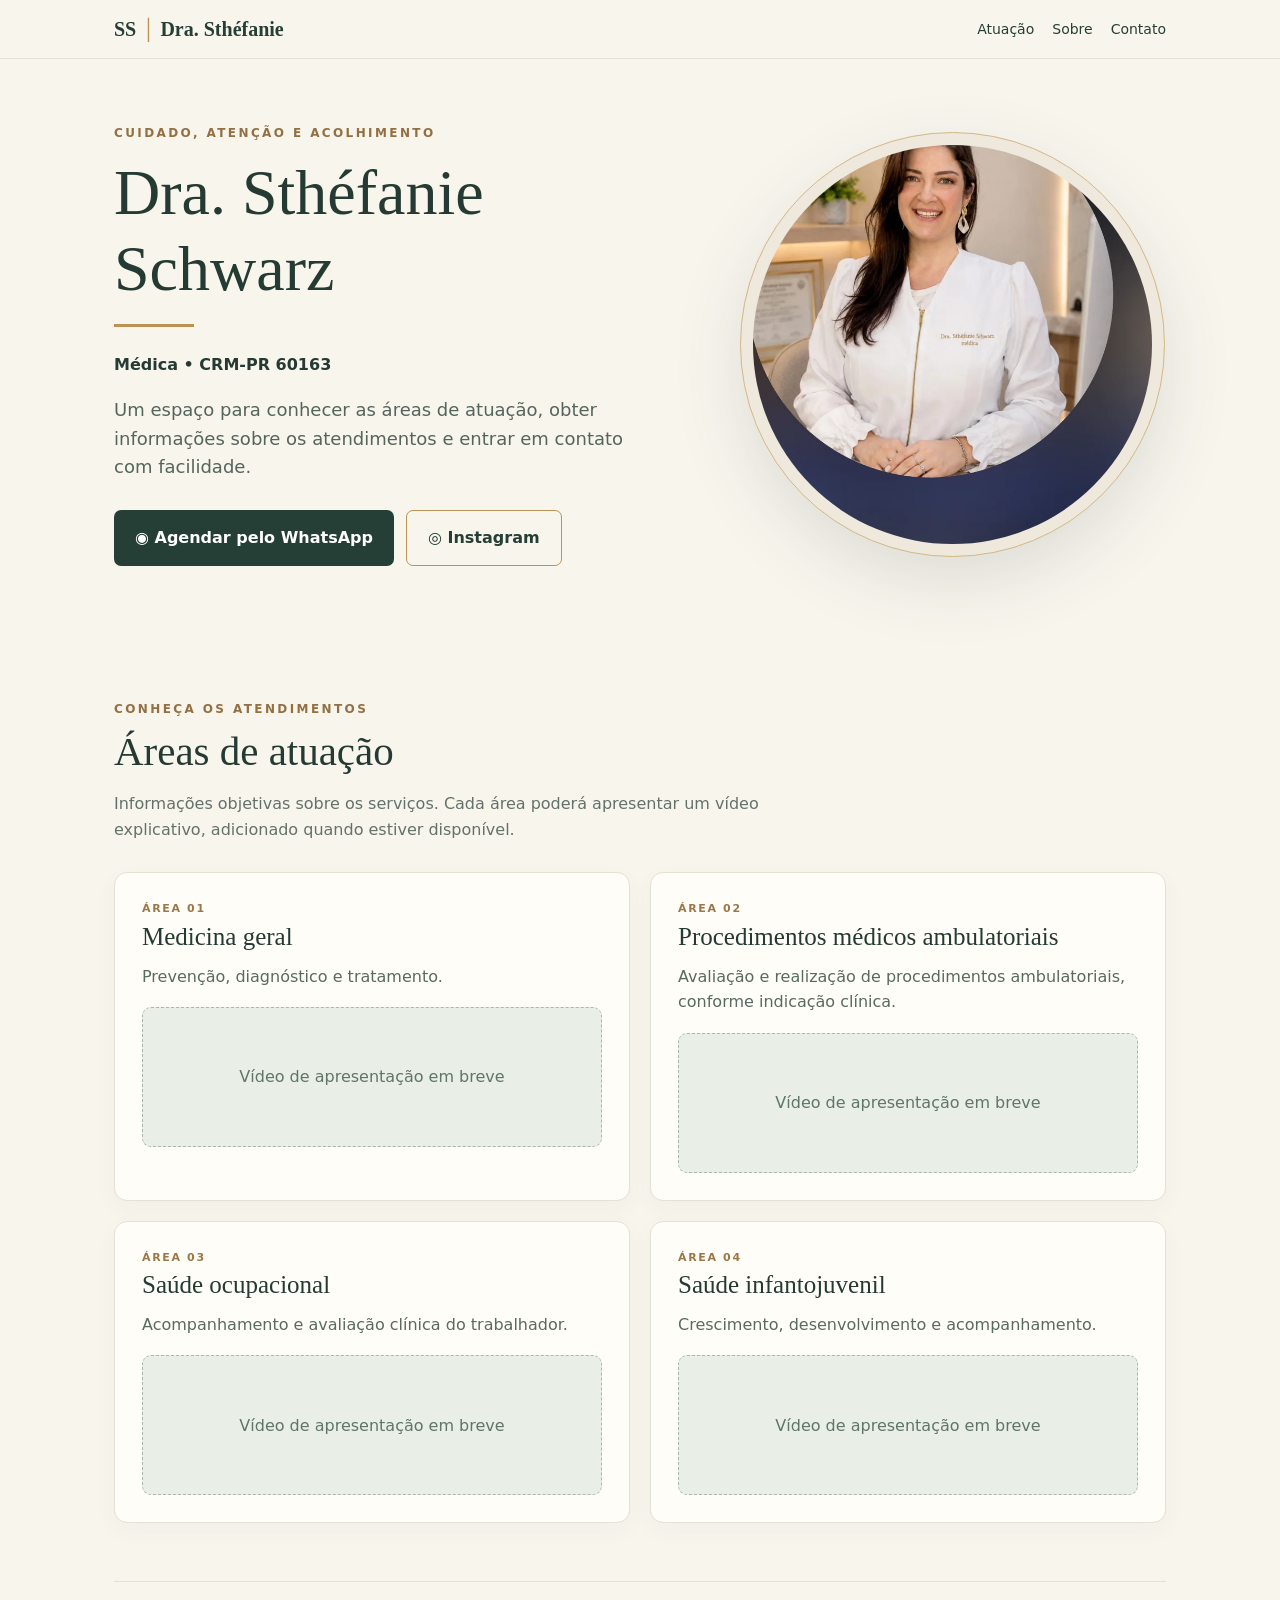
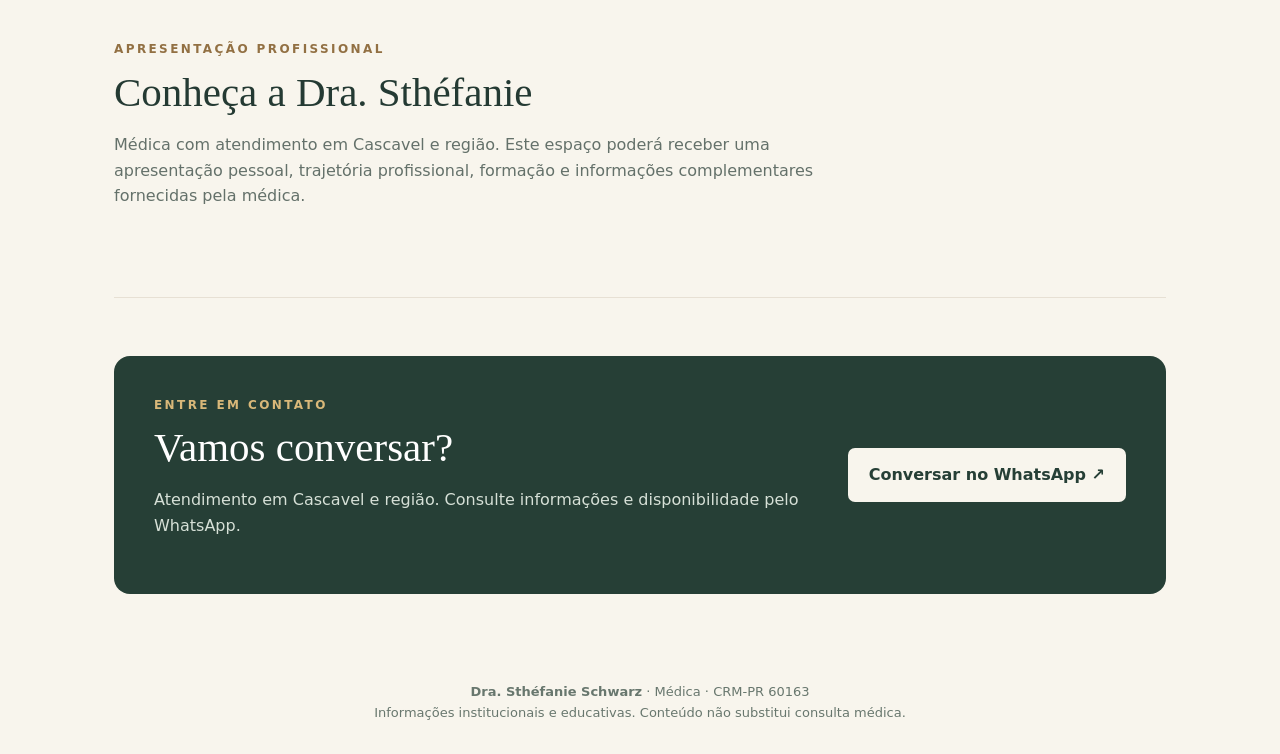
==== e/DFBNHX1I/index.html @ 56ccb0c5 "Add files via upload" ====
<!doctype html>
<html lang="pt-BR"><head><meta charset="utf-8"><meta name="viewport" content="width=device-width, initial-scale=1">
<meta name="theme-color" content="#263f36"><meta name="description" content="Dra. Sthéfanie Schwarz, médica CRM-PR 60163. Atendimento em Cascavel e região. Conheça as áreas de atuação e canais de contato.">
<title>Dra. Sthéfanie Schwarz | Médica</title>
<style>
:root{--cream:#f8f5ed;--green:#263f36;--sage:#a5b2a1;--gold:#bc9255;--ink:#243a33}
*{box-sizing:border-box}html{scroll-behavior:smooth}body{margin:0;background:var(--cream);color:var(--ink);font-family:system-ui,-apple-system,Segoe UI,sans-serif;line-height:1.6}
header{position:sticky;top:0;z-index:3;background:rgba(248,245,237,.96);backdrop-filter:blur(12px);border-bottom:1px solid #e7e0d4}
nav{max-width:1100px;margin:auto;padding:13px 24px;display:flex;justify-content:space-between;align-items:center;gap:12px}
.brand{font-family:Georgia,serif;font-size:20px;font-weight:bold;color:var(--green);text-decoration:none}
nav .navlinks{display:flex;gap:18px}nav .navlinks a{color:var(--green);text-decoration:none;font-size:14px}
main{max-width:1100px;margin:auto;padding:0 24px}.hero{display:grid;grid-template-columns:1.15fr .85fr;gap:48px;align-items:center;padding:65px 0 76px}
.kicker{text-transform:uppercase;letter-spacing:.2em;color:#927043;font-size:12px;font-weight:750}
h1,h2,h3{font-family:Georgia,'Times New Roman',serif;line-height:1.18}h1{font-size:clamp(39px,5vw,68px);font-weight:normal;margin:12px 0}h2{font-size:clamp(29px,3.2vw,43px);font-weight:normal;margin:8px 0 16px}
.subtitle{font-size:18px;color:#55655c;max-width:540px}.buttons{display:flex;gap:12px;flex-wrap:wrap;margin-top:28px}
.btn{display:inline-flex;align-items:center;justify-content:center;gap:9px;padding:14px 21px;border-radius:7px;text-decoration:none;font-weight:700;transition:transform .15s}
.btn:hover{transform:translateY(-2px)}.primary{background:var(--green);color:white}.secondary{border:1px solid var(--gold);color:var(--green)}
.photo-wrap{padding:12px;border:1px solid #d4b786;border-radius:50%;max-width:425px;margin:auto;background:#efe8dc;box-shadow:0 25px 70px #263f3620}
.photo-wrap img{width:100%;aspect-ratio:1;object-fit:cover;border-radius:50%;display:block}
.gold-rule{width:80px;height:3px;background:var(--gold);margin:18px 0 25px}
section{padding:58px 0}section+section{border-top:1px solid #e7e0d4}
.section-intro{max-width:700px;color:#64716a;margin-bottom:30px}
.cards{display:grid;grid-template-columns:repeat(2,minmax(0,1fr));gap:20px}
.card{background:#fffdf8;border:1px solid #e7e0d4;border-radius:13px;padding:27px;box-shadow:0 7px 25px #263f3609}
.card h3{font-size:25px;font-weight:normal;margin:4px 0 12px}.card p{color:#596a61;margin:0 0 18px}
.tag{font-size:11px;letter-spacing:.15em;text-transform:uppercase;color:#9b7748;font-weight:750}
.video{background:#e9eee7;border:1px dashed #aab8ac;min-height:140px;display:flex;align-items:center;justify-content:center;text-align:center;border-radius:9px;color:#607468;padding:15px}
.video iframe{width:100%;aspect-ratio:16/9;border:0;border-radius:8px}.video a{color:var(--green);font-weight:700}
.contact{background:var(--green);color:#fff;border-radius:16px;padding:40px;display:grid;grid-template-columns:1fr auto;gap:20px;align-items:center}.contact h2{color:white}.contact p{color:#d6e0d7}.contact .btn{background:var(--cream);color:var(--green)}
footer{text-align:center;padding:30px 20px;color:#68776e;font-size:13px}
@media(max-width:760px){nav .navlinks{gap:11px}nav .navlinks a{font-size:12px}.hero{grid-template-columns:1fr;gap:30px;padding:42px 0}.photo-wrap{max-width:290px;grid-row:1}h1{font-size:42px}.cards{grid-template-columns:1fr}.contact{grid-template-columns:1fr;padding:28px}section{padding:42px 0}}
</style></head>
<body><header><nav><a class="brand" href="#inicio">SS <span style="color:#bc9255">│</span> Dra. Sthéfanie</a><div class="navlinks"><a href="#atuacao">Atuação</a><a href="#sobre">Sobre</a><a href="#contato">Contato</a></div></nav></header>
<main>
<div class="hero" id="inicio"><div><div class="kicker">Cuidado, atenção e acolhimento</div><h1>Dra. Sthéfanie<br>Schwarz</h1><div class="gold-rule"></div><p><strong>Médica • CRM-PR 60163</strong></p><p class="subtitle">Um espaço para conhecer as áreas de atuação, obter informações sobre os atendimentos e entrar em contato com facilidade.</p><div class="buttons"><a class="btn primary" id="whats1" href="https://wa.me/5545999994755" target="_blank" rel="noopener">◉ Agendar pelo WhatsApp</a><a class="btn secondary" id="insta1" href="https://www.instagram.com/dra.sthefanieschwarz/" target="_blank" rel="noopener">◎ Instagram</a></div></div><div class="photo-wrap"><img src="assets/dra-sthefanie.webp" alt="Fotografia profissional da Dra. Sthéfanie Schwarz"></div></div>
<section id="atuacao"><div class="kicker">Conheça os atendimentos</div><h2>Áreas de atuação</h2><p class="section-intro">Informações objetivas sobre os serviços. Cada área poderá apresentar um vídeo explicativo, adicionado quando estiver disponível.</p><div class="cards" id="cards"></div></section>
<section id="sobre"><div class="kicker">Apresentação profissional</div><h2>Conheça a Dra. Sthéfanie</h2><p class="section-intro">Médica com atendimento em Cascavel e região. Este espaço poderá receber uma apresentação pessoal, trajetória profissional, formação e informações complementares fornecidas pela médica.</p></section>
<section id="contato"><div class="contact"><div><div class="kicker" style="color:#d9b879">Entre em contato</div><h2>Vamos conversar?</h2><p>Atendimento em Cascavel e região. Consulte informações e disponibilidade pelo WhatsApp.</p></div><a class="btn" id="whats2" href="https://wa.me/5545999994755" target="_blank" rel="noopener">Conversar no WhatsApp ↗</a></div></section>
</main><footer><strong>Dra. Sthéfanie Schwarz</strong> · Médica · CRM-PR 60163<br>Informações institucionais e educativas. Conteúdo não substitui consulta médica.</footer>
<script>
const fallback=[
{titulo:"Medicina geral",descricao:"Prevenção, diagnóstico e tratamento.",youtube:""},
{titulo:"Procedimentos médicos ambulatoriais",descricao:"Avaliação e realização de procedimentos ambulatoriais, conforme indicação clínica.",youtube:""},
{titulo:"Saúde ocupacional",descricao:"Acompanhamento e avaliação clínica do trabalhador.",youtube:""},
{titulo:"Saúde infantojuvenil",descricao:"Crescimento, desenvolvimento e acompanhamento.",youtube:""}
];
function videoId(url){try{const u=new URL(url);if(u.hostname==="youtu.be")return u.pathname.slice(1).split("/")[0];if(["youtube.com","www.youtube.com","m.youtube.com"].includes(u.hostname)){if(u.pathname==="/watch")return u.searchParams.get("v");if(u.pathname.startsWith("/shorts/")||u.pathname.startsWith("/embed/"))return u.pathname.split("/")[2]}}catch(e){}return null}
function render(items){const el=document.querySelector("#cards");el.replaceChildren();items.forEach((item,i)=>{const card=document.createElement("article");card.className="card";const tag=document.createElement("div");tag.className="tag";tag.textContent="Área "+String(i+1).padStart(2,"0");const h=document.createElement("h3");h.textContent=item.titulo;const p=document.createElement("p");p.textContent=item.descricao;const v=document.createElement("div");v.className="video";const id=videoId(item.youtube||"");if(id&&/^[\w-]{11}$/.test(id)){const iframe=document.createElement("iframe");iframe.src="https://www.youtube-nocookie.com/embed/"+id;iframe.title="Vídeo: "+item.titulo;iframe.loading="lazy";iframe.allow="accelerometer; autoplay; clipboard-write; encrypted-media; gyroscope; picture-in-picture; web-share";iframe.allowFullscreen=true;v.append(iframe)}else{v.textContent="Vídeo de apresentação em breve"}card.append(tag,h,p,v);el.append(card)})}
render(fallback);
fetch("config.json").then(r=>r.ok?r.json():Promise.reject()).then(cfg=>{if(Array.isArray(cfg.videos))render(cfg.videos);if(cfg.whatsapp){document.querySelectorAll("#whats1,#whats2").forEach(a=>a.href="https://wa.me/"+cfg.whatsapp.replace(/\D/g,""))}if(cfg.instagram){document.querySelector("#insta1").href=cfg.instagram}}).catch(()=>{});
</script></body></html>
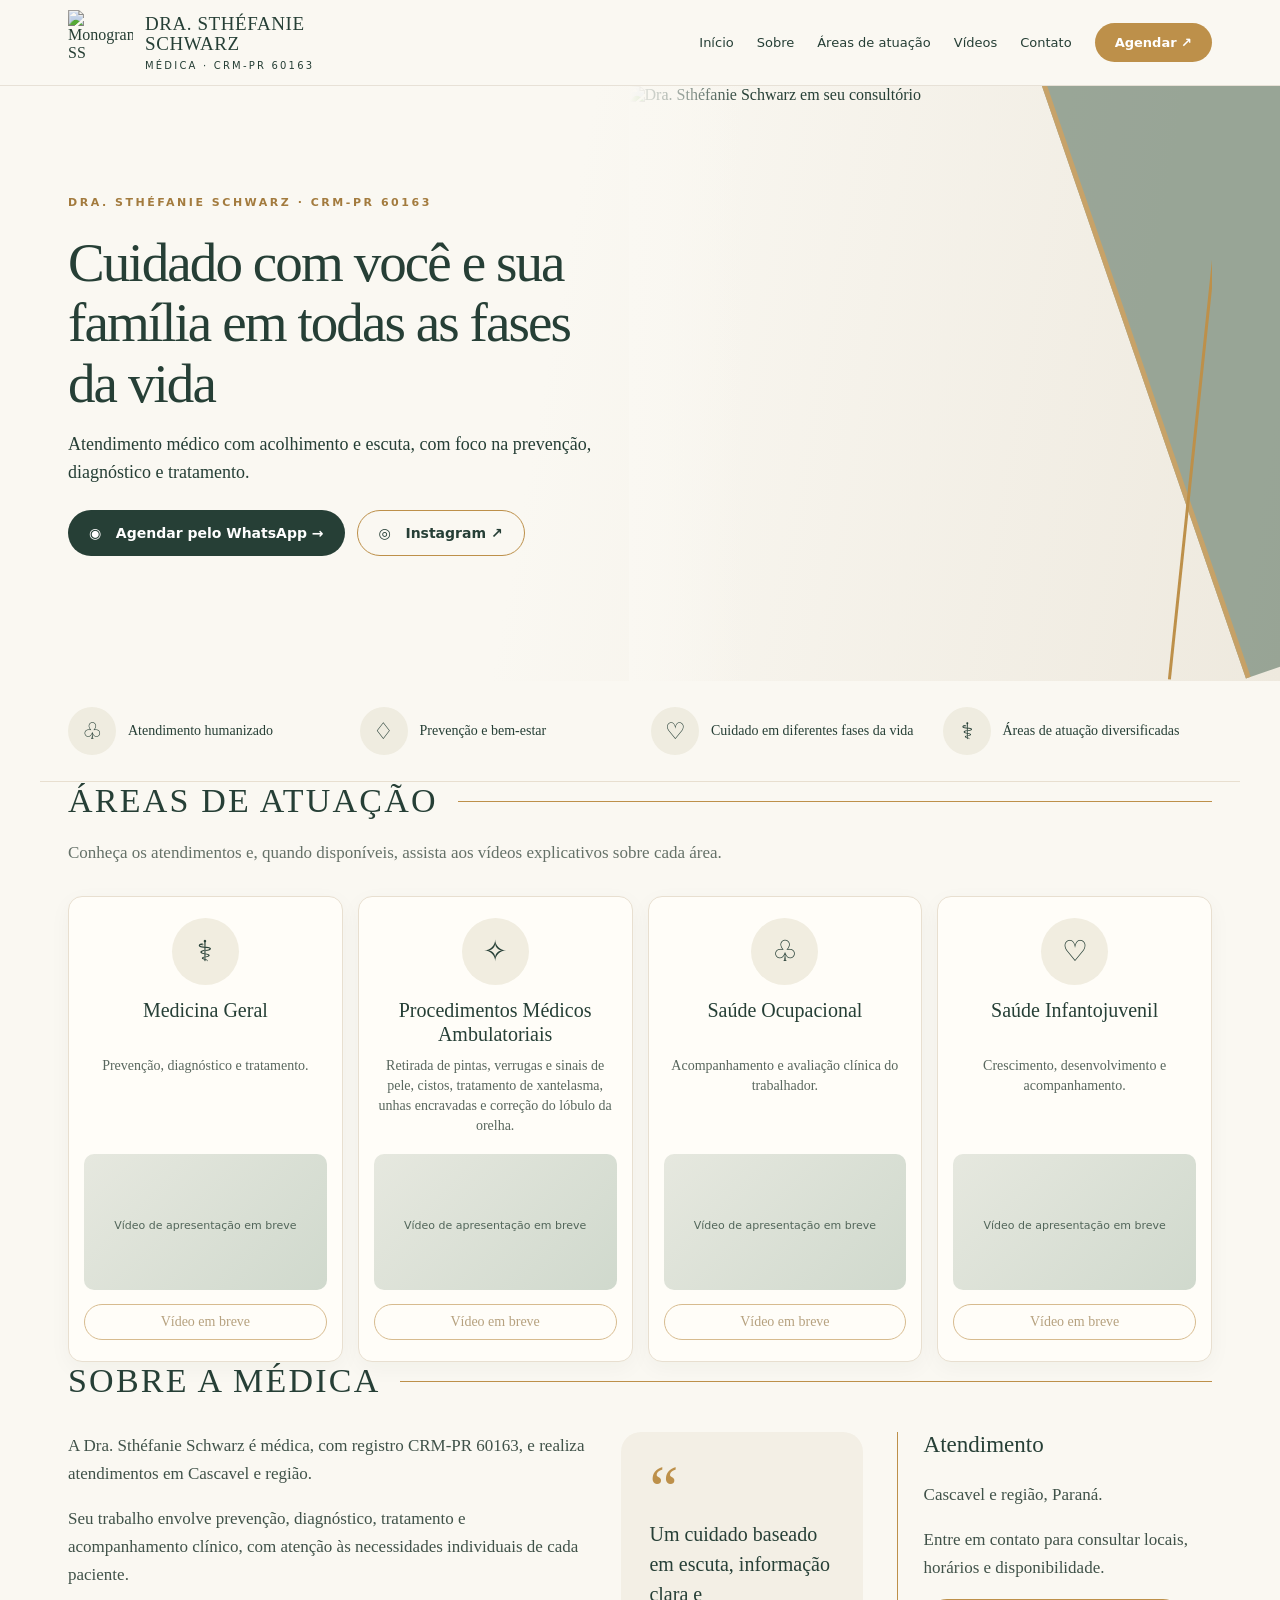
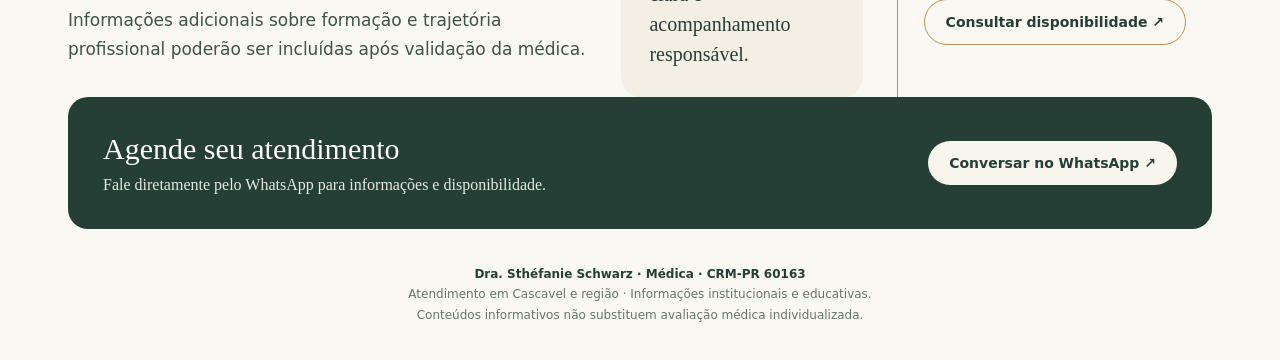
==== commit f79ba9cd: "Add files via upload" ====
--- a/e/DFBNHX1I/index.html
+++ b/e/DFBNHX1I/index.html
@@ -1,51 +1,19 @@
-<!doctype html>
-<html lang="pt-BR"><head><meta charset="utf-8"><meta name="viewport" content="width=device-width, initial-scale=1">
-<meta name="theme-color" content="#263f36"><meta name="description" content="Dra. Sthéfanie Schwarz, médica CRM-PR 60163. Atendimento em Cascavel e região. Conheça as áreas de atuação e canais de contato.">
-<title>Dra. Sthéfanie Schwarz | Médica</title>
+<!doctype html><html lang="pt-BR"><head><meta charset="utf-8"><meta name="viewport" content="width=device-width,initial-scale=1"><meta name="theme-color" content="#f9f7f0"><meta name="description" content="Dra. Sthéfanie Schwarz, médica CRM-PR 60163. Conheça as áreas de atuação e entre em contato em Cascavel e região."><title>Dra. Sthéfanie Schwarz | CRM-PR 60163</title>
 <style>
-:root{--cream:#f8f5ed;--green:#263f36;--sage:#a5b2a1;--gold:#bc9255;--ink:#243a33}
-*{box-sizing:border-box}html{scroll-behavior:smooth}body{margin:0;background:var(--cream);color:var(--ink);font-family:system-ui,-apple-system,Segoe UI,sans-serif;line-height:1.6}
-header{position:sticky;top:0;z-index:3;background:rgba(248,245,237,.96);backdrop-filter:blur(12px);border-bottom:1px solid #e7e0d4}
-nav{max-width:1100px;margin:auto;padding:13px 24px;display:flex;justify-content:space-between;align-items:center;gap:12px}
-.brand{font-family:Georgia,serif;font-size:20px;font-weight:bold;color:var(--green);text-decoration:none}
-nav .navlinks{display:flex;gap:18px}nav .navlinks a{color:var(--green);text-decoration:none;font-size:14px}
-main{max-width:1100px;margin:auto;padding:0 24px}.hero{display:grid;grid-template-columns:1.15fr .85fr;gap:48px;align-items:center;padding:65px 0 76px}
-.kicker{text-transform:uppercase;letter-spacing:.2em;color:#927043;font-size:12px;font-weight:750}
-h1,h2,h3{font-family:Georgia,'Times New Roman',serif;line-height:1.18}h1{font-size:clamp(39px,5vw,68px);font-weight:normal;margin:12px 0}h2{font-size:clamp(29px,3.2vw,43px);font-weight:normal;margin:8px 0 16px}
-.subtitle{font-size:18px;color:#55655c;max-width:540px}.buttons{display:flex;gap:12px;flex-wrap:wrap;margin-top:28px}
-.btn{display:inline-flex;align-items:center;justify-content:center;gap:9px;padding:14px 21px;border-radius:7px;text-decoration:none;font-weight:700;transition:transform .15s}
-.btn:hover{transform:translateY(-2px)}.primary{background:var(--green);color:white}.secondary{border:1px solid var(--gold);color:var(--green)}
-.photo-wrap{padding:12px;border:1px solid #d4b786;border-radius:50%;max-width:425px;margin:auto;background:#efe8dc;box-shadow:0 25px 70px #263f3620}
-.photo-wrap img{width:100%;aspect-ratio:1;object-fit:cover;border-radius:50%;display:block}
-.gold-rule{width:80px;height:3px;background:var(--gold);margin:18px 0 25px}
-section{padding:58px 0}section+section{border-top:1px solid #e7e0d4}
-.section-intro{max-width:700px;color:#64716a;margin-bottom:30px}
-.cards{display:grid;grid-template-columns:repeat(2,minmax(0,1fr));gap:20px}
-.card{background:#fffdf8;border:1px solid #e7e0d4;border-radius:13px;padding:27px;box-shadow:0 7px 25px #263f3609}
-.card h3{font-size:25px;font-weight:normal;margin:4px 0 12px}.card p{color:#596a61;margin:0 0 18px}
-.tag{font-size:11px;letter-spacing:.15em;text-transform:uppercase;color:#9b7748;font-weight:750}
-.video{background:#e9eee7;border:1px dashed #aab8ac;min-height:140px;display:flex;align-items:center;justify-content:center;text-align:center;border-radius:9px;color:#607468;padding:15px}
-.video iframe{width:100%;aspect-ratio:16/9;border:0;border-radius:8px}.video a{color:var(--green);font-weight:700}
-.contact{background:var(--green);color:#fff;border-radius:16px;padding:40px;display:grid;grid-template-columns:1fr auto;gap:20px;align-items:center}.contact h2{color:white}.contact p{color:#d6e0d7}.contact .btn{background:var(--cream);color:var(--green)}
-footer{text-align:center;padding:30px 20px;color:#68776e;font-size:13px}
-@media(max-width:760px){nav .navlinks{gap:11px}nav .navlinks a{font-size:12px}.hero{grid-template-columns:1fr;gap:30px;padding:42px 0}.photo-wrap{max-width:290px;grid-row:1}h1{font-size:42px}.cards{grid-template-columns:1fr}.contact{grid-template-columns:1fr;padding:28px}section{padding:42px 0}}
-</style></head>
-<body><header><nav><a class="brand" href="#inicio">SS <span style="color:#bc9255">│</span> Dra. Sthéfanie</a><div class="navlinks"><a href="#atuacao">Atuação</a><a href="#sobre">Sobre</a><a href="#contato">Contato</a></div></nav></header>
-<main>
-<div class="hero" id="inicio"><div><div class="kicker">Cuidado, atenção e acolhimento</div><h1>Dra. Sthéfanie<br>Schwarz</h1><div class="gold-rule"></div><p><strong>Médica • CRM-PR 60163</strong></p><p class="subtitle">Um espaço para conhecer as áreas de atuação, obter informações sobre os atendimentos e entrar em contato com facilidade.</p><div class="buttons"><a class="btn primary" id="whats1" href="https://wa.me/5545999994755" target="_blank" rel="noopener">◉ Agendar pelo WhatsApp</a><a class="btn secondary" id="insta1" href="https://www.instagram.com/dra.sthefanieschwarz/" target="_blank" rel="noopener">◎ Instagram</a></div></div><div class="photo-wrap"><img src="assets/dra-sthefanie.webp" alt="Fotografia profissional da Dra. Sthéfanie Schwarz"></div></div>
-<section id="atuacao"><div class="kicker">Conheça os atendimentos</div><h2>Áreas de atuação</h2><p class="section-intro">Informações objetivas sobre os serviços. Cada área poderá apresentar um vídeo explicativo, adicionado quando estiver disponível.</p><div class="cards" id="cards"></div></section>
-<section id="sobre"><div class="kicker">Apresentação profissional</div><h2>Conheça a Dra. Sthéfanie</h2><p class="section-intro">Médica com atendimento em Cascavel e região. Este espaço poderá receber uma apresentação pessoal, trajetória profissional, formação e informações complementares fornecidas pela médica.</p></section>
-<section id="contato"><div class="contact"><div><div class="kicker" style="color:#d9b879">Entre em contato</div><h2>Vamos conversar?</h2><p>Atendimento em Cascavel e região. Consulte informações e disponibilidade pelo WhatsApp.</p></div><a class="btn" id="whats2" href="https://wa.me/5545999994755" target="_blank" rel="noopener">Conversar no WhatsApp ↗</a></div></section>
-</main><footer><strong>Dra. Sthéfanie Schwarz</strong> · Médica · CRM-PR 60163<br>Informações institucionais e educativas. Conteúdo não substitui consulta médica.</footer>
+:root{--forest:#263f36;--sage:#839484;--gold:#bd904a;--cream:#faf8f2;--muted:#657168;--border:#e8dfd0}*{box-sizing:border-box}html{scroll-behavior:smooth}body{margin:0;background:var(--cream);color:var(--forest);font-family:Georgia,'Times New Roman',serif}a{color:inherit}button{font:inherit} .wrap{max-width:1200px;margin:auto;padding:0 28px}header{position:sticky;top:0;background:#faf8f2f4;backdrop-filter:blur(12px);z-index:10;border-bottom:1px solid #e7e1d7}nav{display:flex;align-items:center;justify-content:space-between;gap:18px;min-height:85px}.identity{display:flex;align-items:center;gap:12px;text-decoration:none;min-width:0}.identity img{width:65px;height:65px;object-fit:contain;mix-blend-mode:multiply}.identity strong{font-size:19px;font-weight:normal;line-height:1.03;letter-spacing:.03em}.identity small{display:block;font:10px system-ui,sans-serif;letter-spacing:.22em;margin-top:6px}.navlinks{display:flex;align-items:center;gap:23px;font:13px system-ui,sans-serif}.navlinks a{text-decoration:none}.navlinks a:hover{color:var(--gold)}.nav-cta{background:var(--gold);color:#fff;padding:12px 20px;border-radius:30px;font-weight:650;text-decoration:none;white-space:nowrap}.hero{position:relative;overflow:hidden;background:linear-gradient(100deg,#faf8f2 0%,#faf8f2 43%,#eee9de 100%)}.hero:before{content:'';position:absolute;right:-100px;top:-190px;width:260px;height:760px;background:var(--sage);transform:rotate(-19deg);border-left:5px solid var(--gold);opacity:.8}.hero-inner{display:grid;grid-template-columns:49% 51%;min-height:595px;position:relative}.hero-copy{align-self:center;padding:40px 32px 55px 0;z-index:2}.eyebrow{font:700 11px system-ui,sans-serif;letter-spacing:.23em;color:#a37b3e;text-transform:uppercase}.hero h1{font-size:clamp(39px,4.3vw,64px);font-weight:normal;line-height:1.1;letter-spacing:-.035em;margin:24px 0 17px}.hero p{font-size:18px;line-height:1.52;max-width:525px;margin:0 0 24px}.actions{display:flex;flex-wrap:wrap;gap:12px}.btn{display:inline-flex;align-items:center;justify-content:center;text-decoration:none;padding:14px 21px;border-radius:28px;font:600 14px system-ui,sans-serif;transition:transform .18s}.btn:hover{transform:translateY(-2px)}.btn-green{background:var(--forest);color:#fff}.btn-outline{border:1px solid var(--gold);color:var(--forest)}.hero-image{position:relative;min-height:595px;overflow:hidden;align-self:stretch}.hero-image img{width:100%;height:100%;object-fit:cover;object-position:center 28%;position:absolute;inset:0}.hero-image:before{content:'';position:absolute;inset:0;z-index:1;background:linear-gradient(90deg,#faf8f2 0%,transparent 20%)}.hero-image:after{content:'';position:absolute;right:10px;top:0;height:100%;border-right:3px solid var(--gold);z-index:1;transform:rotate(6deg)}.benefits{display:grid;grid-template-columns:repeat(4,1fr);gap:22px;padding-top:26px;padding-bottom:26px;border-bottom:1px solid var(--border)}.benefit{display:flex;align-items:center;gap:12px;font-size:14px}.benefit .ico{width:48px;height:48px;flex:0 0 48px;border-radius:50%;background:#efece0;display:grid;place-items:center;font-size:23px;color:var(--forest)}section{padding:74px 0}.section-heading{display:flex;align-items:center;gap:20px;margin-bottom:32px}.section-heading h2{font-size:34px;font-weight:normal;letter-spacing:.065em;text-transform:uppercase;white-space:nowrap;margin:0}.section-heading:after{content:'';height:1px;background:var(--gold);flex:1}.intro{color:var(--muted);font-size:17px;max-width:760px;line-height:1.5;margin:-12px 0 30px}.cards{display:grid;grid-template-columns:repeat(4,minmax(0,1fr));gap:15px}.card{border:1px solid var(--border);border-radius:14px;background:#fffdf8;padding:21px 15px;display:flex;flex-direction:column;align-items:center;text-align:center;box-shadow:0 6px 22px #1b34230a}.card-icon{background:#f1ede0;border-radius:50%;width:67px;height:67px;display:grid;place-items:center;font-size:29px;margin-bottom:13px}.card h3{font-size:20px;font-weight:normal;line-height:1.2;min-height:48px;margin:0 0 10px}.card p{font-size:14px;line-height:1.45;flex:1;color:#59675e;margin:0 0 17px}.video{width:100%;aspect-ratio:16/9;border-radius:10px;overflow:hidden;background:linear-gradient(135deg,#e6e8df,#d0d9cd);display:grid;place-items:center;position:relative}.video .play{width:58px;height:40px;background:#c42c28;color:white;border-radius:12px;display:grid;place-items:center;font-size:21px}.video iframe{width:100%;height:100%;border:0}.video-label{font:11px system-ui,sans-serif;color:#52665a;margin-top:8px}.card .watch{display:block;margin-top:14px;width:100%;border:1px solid var(--gold);border-radius:25px;padding:9px;color:#86652f;text-decoration:none;font-size:14px;background:transparent;cursor:pointer}.card .watch[disabled]{opacity:.6;cursor:default}.about-grid{display:grid;grid-template-columns:1.4fr .65fr .85fr;gap:34px}.about-grid p{font-size:17px;line-height:1.65;color:#405249;margin-top:0}.quote{background:#f3efe5;border-radius:20px;padding:28px;font-size:20px;line-height:1.5}.quote:before{content:'“';display:block;font-size:65px;color:var(--gold);line-height:.9}.place{border-left:1px solid var(--gold);padding-left:26px}.place h3{font-size:23px;font-weight:normal;margin-top:0}.contact{background:var(--forest);color:#fff;border-radius:20px;padding:35px;display:flex;justify-content:space-between;align-items:center;gap:20px}.contact h2{font-size:30px;font-weight:normal;margin:0 0 10px}.contact p{margin:0;color:#e3e9e3;font-size:16px}.contact .btn{background:#f8f5ed;color:var(--forest)}footer{padding:35px 20px;text-align:center;color:#67756b;font:12px/1.7 system-ui,sans-serif}footer strong{color:var(--forest)}.small-note{font:12px/1.5 system-ui,sans-serif;color:#66756a;margin-top:14px}
+@media(max-width:950px){.navlinks{gap:12px}.cards{grid-template-columns:repeat(2,1fr)}.about-grid{grid-template-columns:1fr 1fr}.about-grid>div:first-child{grid-column:1/-1}.hero-inner{grid-template-columns:52% 48%}.hero-image{min-height:530px}.hero-inner{min-height:530px}.hero h1{font-size:43px}}@media(max-width:650px){.wrap{padding:0 18px}nav{min-height:73px}.identity img{width:49px;height:49px}.identity strong{font-size:15px}.identity small{font-size:8px}.navlinks a:not(.nav-cta){display:none}.nav-cta{padding:10px 13px;font-size:12px}.hero-inner{display:flex;flex-direction:column-reverse;min-height:0}.hero-image{height:370px;min-height:370px;margin:0 -18px}.hero-image img{object-position:center 25%}.hero-image:before{background:linear-gradient(0deg,#faf8f2 0%,transparent 23%)}.hero-copy{padding:8px 0 42px}.hero h1{font-size:41px;margin:14px 0}.hero p{font-size:16px}.actions{gap:10px}.btn{padding:12px 16px;font-size:13px}.benefits{grid-template-columns:1fr 1fr;gap:16px}.benefit{font-size:12px}.benefit .ico{width:38px;height:38px;flex-basis:38px;font-size:20px}section{padding:50px 0}.section-heading h2{font-size:25px;white-space:normal}.cards{grid-template-columns:1fr}.card h3{min-height:0}.about-grid{grid-template-columns:1fr}.about-grid>div:first-child{grid-column:auto}.place{border-left:0;border-top:1px solid var(--gold);padding:20px 0 0}.contact{flex-direction:column;align-items:start;padding:25px}.contact h2{font-size:26px}}
+</style></head><body>
+<header><nav class="wrap"><a class="identity" href="#inicio"><img src="assets/monograma.webp" alt="Monograma SS"><span><strong>DRA. STHÉFANIE<br>SCHWARZ</strong><small>MÉDICA · CRM-PR 60163</small></span></a><div class="navlinks"><a href="#inicio">Início</a><a href="#sobre">Sobre</a><a href="#atuacao">Áreas de atuação</a><a href="#videos">Vídeos</a><a href="#contato">Contato</a><a class="nav-cta" data-wa href="https://wa.me/5545999994755" target="_blank" rel="noopener noreferrer">Agendar ↗</a></div></nav></header>
+<main><div class="hero" id="inicio"><div class="wrap hero-inner"><div class="hero-copy"><div class="eyebrow">Dra. Sthéfanie Schwarz · CRM-PR 60163</div><h1>Cuidado com você e sua família em todas as fases da vida</h1><p>Atendimento médico com acolhimento e escuta, com foco na prevenção, diagnóstico e tratamento.</p><div class="actions"><a class="btn btn-green" data-wa href="https://wa.me/5545999994755" target="_blank" rel="noopener noreferrer">◉ &nbsp; Agendar pelo WhatsApp →</a><a class="btn btn-outline" data-instagram href="https://www.instagram.com/dra.sthefanieschwarz/" target="_blank" rel="noopener noreferrer">◎ &nbsp; Instagram ↗</a></div></div><div class="hero-image"><img src="assets/sthefanie.webp" alt="Dra. Sthéfanie Schwarz em seu consultório" fetchpriority="high"></div></div></div>
+<div class="wrap benefits"><div class="benefit"><span class="ico">♧</span>Atendimento humanizado</div><div class="benefit"><span class="ico">♢</span>Prevenção e bem-estar</div><div class="benefit"><span class="ico">♡</span>Cuidado em diferentes fases da vida</div><div class="benefit"><span class="ico">⚕</span>Áreas de atuação diversificadas</div></div>
+<section class="wrap" id="atuacao"><div class="section-heading"><h2>Áreas de atuação</h2></div><p class="intro">Conheça os atendimentos e, quando disponíveis, assista aos vídeos explicativos sobre cada área.</p><div class="cards" id="videos"></div></section>
+<section class="wrap" id="sobre"><div class="section-heading"><h2>Sobre a médica</h2></div><div class="about-grid"><div><p>A Dra. Sthéfanie Schwarz é médica, com registro CRM-PR 60163, e realiza atendimentos em Cascavel e região.</p><p>Seu trabalho envolve prevenção, diagnóstico, tratamento e acompanhamento clínico, com atenção às necessidades individuais de cada paciente.</p><p class="small-note">Informações adicionais sobre formação e trajetória profissional poderão ser incluídas após validação da médica.</p></div><div class="quote">Um cuidado baseado em escuta, informação clara e acompanhamento responsável.</div><div class="place"><h3>Atendimento</h3><p>Cascavel e região, Paraná.</p><p>Entre em contato para consultar locais, horários e disponibilidade.</p><a class="btn btn-outline" data-wa href="https://wa.me/5545999994755" target="_blank" rel="noopener noreferrer">Consultar disponibilidade ↗</a></div></div></section>
+<section class="wrap" id="contato"><div class="contact"><div><h2>Agende seu atendimento</h2><p>Fale diretamente pelo WhatsApp para informações e disponibilidade.</p></div><a class="btn" data-wa href="https://wa.me/5545999994755" target="_blank" rel="noopener noreferrer">Conversar no WhatsApp ↗</a></div></section></main>
+<footer><strong>Dra. Sthéfanie Schwarz · Médica · CRM-PR 60163</strong><br>Atendimento em Cascavel e região · Informações institucionais e educativas.<br>Conteúdos informativos não substituem avaliação médica individualizada.</footer>
 <script>
-const fallback=[
-{titulo:"Medicina geral",descricao:"Prevenção, diagnóstico e tratamento.",youtube:""},
-{titulo:"Procedimentos médicos ambulatoriais",descricao:"Avaliação e realização de procedimentos ambulatoriais, conforme indicação clínica.",youtube:""},
-{titulo:"Saúde ocupacional",descricao:"Acompanhamento e avaliação clínica do trabalhador.",youtube:""},
-{titulo:"Saúde infantojuvenil",descricao:"Crescimento, desenvolvimento e acompanhamento.",youtube:""}
-];
-function videoId(url){try{const u=new URL(url);if(u.hostname==="youtu.be")return u.pathname.slice(1).split("/")[0];if(["youtube.com","www.youtube.com","m.youtube.com"].includes(u.hostname)){if(u.pathname==="/watch")return u.searchParams.get("v");if(u.pathname.startsWith("/shorts/")||u.pathname.startsWith("/embed/"))return u.pathname.split("/")[2]}}catch(e){}return null}
-function render(items){const el=document.querySelector("#cards");el.replaceChildren();items.forEach((item,i)=>{const card=document.createElement("article");card.className="card";const tag=document.createElement("div");tag.className="tag";tag.textContent="Área "+String(i+1).padStart(2,"0");const h=document.createElement("h3");h.textContent=item.titulo;const p=document.createElement("p");p.textContent=item.descricao;const v=document.createElement("div");v.className="video";const id=videoId(item.youtube||"");if(id&&/^[\w-]{11}$/.test(id)){const iframe=document.createElement("iframe");iframe.src="https://www.youtube-nocookie.com/embed/"+id;iframe.title="Vídeo: "+item.titulo;iframe.loading="lazy";iframe.allow="accelerometer; autoplay; clipboard-write; encrypted-media; gyroscope; picture-in-picture; web-share";iframe.allowFullscreen=true;v.append(iframe)}else{v.textContent="Vídeo de apresentação em breve"}card.append(tag,h,p,v);el.append(card)})}
-render(fallback);
-fetch("config.json").then(r=>r.ok?r.json():Promise.reject()).then(cfg=>{if(Array.isArray(cfg.videos))render(cfg.videos);if(cfg.whatsapp){document.querySelectorAll("#whats1,#whats2").forEach(a=>a.href="https://wa.me/"+cfg.whatsapp.replace(/\D/g,""))}if(cfg.instagram){document.querySelector("#insta1").href=cfg.instagram}}).catch(()=>{});
+const defaults=[{titulo:'Medicina Geral',descricao:'Prevenção, diagnóstico e tratamento.',youtube:''},{titulo:'Procedimentos Médicos Ambulatoriais',descricao:'Retirada de pintas, verrugas e sinais de pele, cistos, tratamento de xantelasma, unhas encravadas e correção do lóbulo da orelha.',youtube:''},{titulo:'Saúde Ocupacional',descricao:'Acompanhamento e avaliação clínica do trabalhador.',youtube:''},{titulo:'Saúde Infantojuvenil',descricao:'Crescimento, desenvolvimento e acompanhamento.',youtube:''}];
+const symbols=['⚕','✧','♧','♡'];
+function getId(url){try{const u=new URL(url);if(u.hostname==='youtu.be')return u.pathname.split('/')[1];if(['youtube.com','www.youtube.com','m.youtube.com'].includes(u.hostname)){if(u.pathname==='/watch')return u.searchParams.get('v');if(u.pathname.startsWith('/shorts/')||u.pathname.startsWith('/embed/'))return u.pathname.split('/')[2]}}catch(e){}return null}
+function render(items){const target=document.getElementById('videos');target.replaceChildren();items.forEach((v,i)=>{const card=document.createElement('article');card.className='card';const icon=document.createElement('div');icon.className='card-icon';icon.textContent=symbols[i%symbols.length];const h=document.createElement('h3');h.textContent=v.titulo;const p=document.createElement('p');p.textContent=v.descricao;const vid=document.createElement('div');vid.className='video';const id=getId(v.youtube||'');const valid=id&&/^[A-Za-z0-9_-]{11}$/.test(id);if(valid){const play=document.createElement('span');play.className='play';play.textContent='▶';vid.append(play)}else{const msg=document.createElement('span');msg.className='video-label';msg.textContent='Vídeo de apresentação em breve';vid.append(msg)}const button=document.createElement('button');button.className='watch';button.textContent=valid?'▶ Assistir vídeo':'Vídeo em breve';button.disabled=!valid;if(valid)button.addEventListener('click',()=>{const iframe=document.createElement('iframe');iframe.src='https://www.youtube-nocookie.com/embed/'+id+'?autoplay=1';iframe.title='Apresentação: '+v.titulo;iframe.loading='lazy';iframe.allow='accelerometer; autoplay; clipboard-write; encrypted-media; gyroscope; picture-in-picture; web-share';iframe.allowFullscreen=true;vid.replaceChildren(iframe);button.textContent='Vídeo em reprodução';button.disabled=true});card.append(icon,h,p,vid,button);target.append(card)})}
+render(defaults);fetch('config.json').then(r=>{if(!r.ok)throw Error();return r.json()}).then(c=>{if(Array.isArray(c.videos))render(c.videos);if(c.whatsapp)document.querySelectorAll('[data-wa]').forEach(a=>a.href='https://wa.me/'+String(c.whatsapp).replace(/\D/g,''));if(c.instagram)document.querySelectorAll('[data-instagram]').forEach(a=>a.href=c.instagram)}).catch(()=>{});
 </script></body></html>
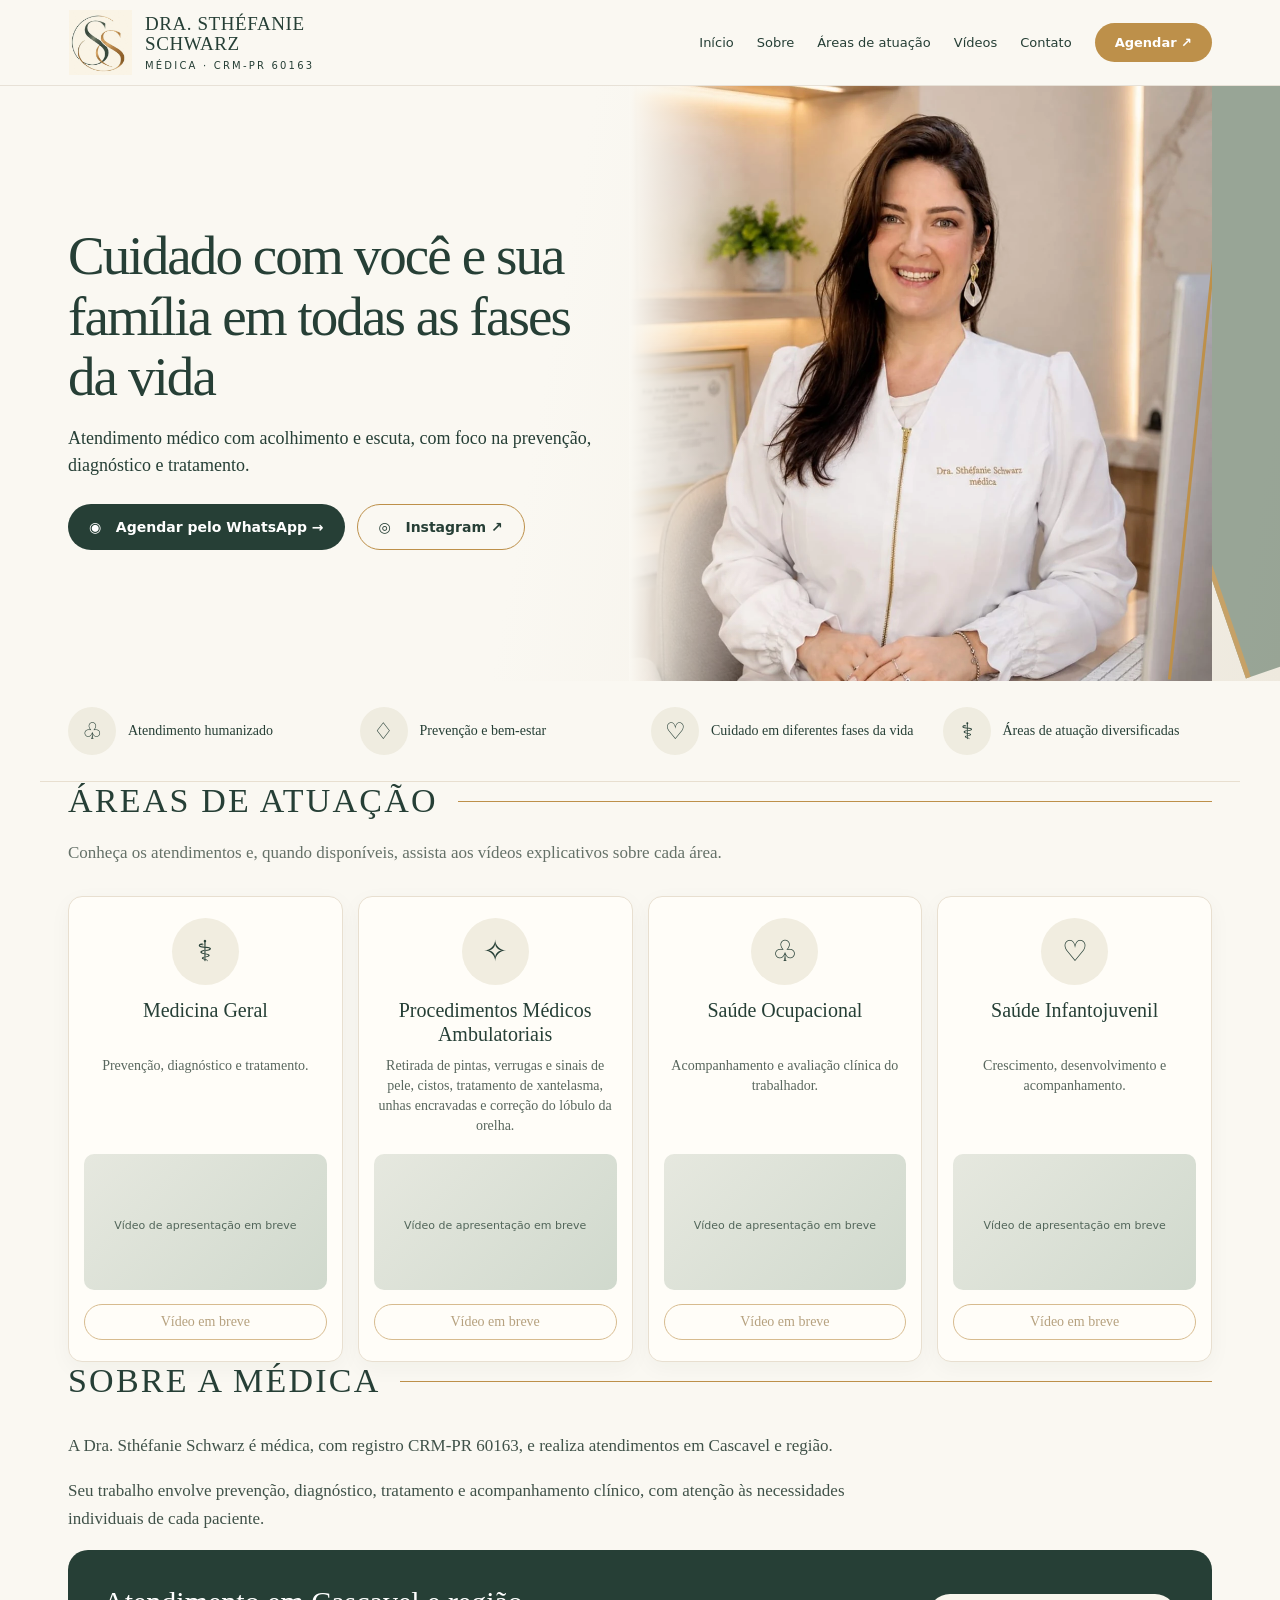
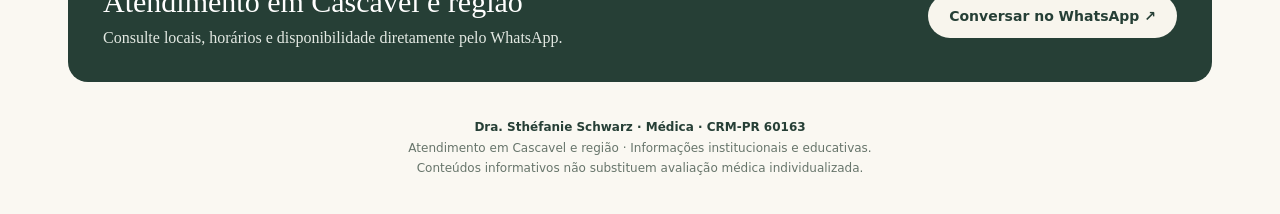
==== commit cea457b9: "Add files via upload" ====
--- a/e/DFBNHX1I/index.html
+++ b/e/DFBNHX1I/index.html
@@ -2,13 +2,44 @@
 <style>
 :root{--forest:#263f36;--sage:#839484;--gold:#bd904a;--cream:#faf8f2;--muted:#657168;--border:#e8dfd0}*{box-sizing:border-box}html{scroll-behavior:smooth}body{margin:0;background:var(--cream);color:var(--forest);font-family:Georgia,'Times New Roman',serif}a{color:inherit}button{font:inherit} .wrap{max-width:1200px;margin:auto;padding:0 28px}header{position:sticky;top:0;background:#faf8f2f4;backdrop-filter:blur(12px);z-index:10;border-bottom:1px solid #e7e1d7}nav{display:flex;align-items:center;justify-content:space-between;gap:18px;min-height:85px}.identity{display:flex;align-items:center;gap:12px;text-decoration:none;min-width:0}.identity img{width:65px;height:65px;object-fit:contain;mix-blend-mode:multiply}.identity strong{font-size:19px;font-weight:normal;line-height:1.03;letter-spacing:.03em}.identity small{display:block;font:10px system-ui,sans-serif;letter-spacing:.22em;margin-top:6px}.navlinks{display:flex;align-items:center;gap:23px;font:13px system-ui,sans-serif}.navlinks a{text-decoration:none}.navlinks a:hover{color:var(--gold)}.nav-cta{background:var(--gold);color:#fff;padding:12px 20px;border-radius:30px;font-weight:650;text-decoration:none;white-space:nowrap}.hero{position:relative;overflow:hidden;background:linear-gradient(100deg,#faf8f2 0%,#faf8f2 43%,#eee9de 100%)}.hero:before{content:'';position:absolute;right:-100px;top:-190px;width:260px;height:760px;background:var(--sage);transform:rotate(-19deg);border-left:5px solid var(--gold);opacity:.8}.hero-inner{display:grid;grid-template-columns:49% 51%;min-height:595px;position:relative}.hero-copy{align-self:center;padding:40px 32px 55px 0;z-index:2}.eyebrow{font:700 11px system-ui,sans-serif;letter-spacing:.23em;color:#a37b3e;text-transform:uppercase}.hero h1{font-size:clamp(39px,4.3vw,64px);font-weight:normal;line-height:1.1;letter-spacing:-.035em;margin:24px 0 17px}.hero p{font-size:18px;line-height:1.52;max-width:525px;margin:0 0 24px}.actions{display:flex;flex-wrap:wrap;gap:12px}.btn{display:inline-flex;align-items:center;justify-content:center;text-decoration:none;padding:14px 21px;border-radius:28px;font:600 14px system-ui,sans-serif;transition:transform .18s}.btn:hover{transform:translateY(-2px)}.btn-green{background:var(--forest);color:#fff}.btn-outline{border:1px solid var(--gold);color:var(--forest)}.hero-image{position:relative;min-height:595px;overflow:hidden;align-self:stretch}.hero-image img{width:100%;height:100%;object-fit:cover;object-position:center 28%;position:absolute;inset:0}.hero-image:before{content:'';position:absolute;inset:0;z-index:1;background:linear-gradient(90deg,#faf8f2 0%,transparent 20%)}.hero-image:after{content:'';position:absolute;right:10px;top:0;height:100%;border-right:3px solid var(--gold);z-index:1;transform:rotate(6deg)}.benefits{display:grid;grid-template-columns:repeat(4,1fr);gap:22px;padding-top:26px;padding-bottom:26px;border-bottom:1px solid var(--border)}.benefit{display:flex;align-items:center;gap:12px;font-size:14px}.benefit .ico{width:48px;height:48px;flex:0 0 48px;border-radius:50%;background:#efece0;display:grid;place-items:center;font-size:23px;color:var(--forest)}section{padding:74px 0}.section-heading{display:flex;align-items:center;gap:20px;margin-bottom:32px}.section-heading h2{font-size:34px;font-weight:normal;letter-spacing:.065em;text-transform:uppercase;white-space:nowrap;margin:0}.section-heading:after{content:'';height:1px;background:var(--gold);flex:1}.intro{color:var(--muted);font-size:17px;max-width:760px;line-height:1.5;margin:-12px 0 30px}.cards{display:grid;grid-template-columns:repeat(4,minmax(0,1fr));gap:15px}.card{border:1px solid var(--border);border-radius:14px;background:#fffdf8;padding:21px 15px;display:flex;flex-direction:column;align-items:center;text-align:center;box-shadow:0 6px 22px #1b34230a}.card-icon{background:#f1ede0;border-radius:50%;width:67px;height:67px;display:grid;place-items:center;font-size:29px;margin-bottom:13px}.card h3{font-size:20px;font-weight:normal;line-height:1.2;min-height:48px;margin:0 0 10px}.card p{font-size:14px;line-height:1.45;flex:1;color:#59675e;margin:0 0 17px}.video{width:100%;aspect-ratio:16/9;border-radius:10px;overflow:hidden;background:linear-gradient(135deg,#e6e8df,#d0d9cd);display:grid;place-items:center;position:relative}.video .play{width:58px;height:40px;background:#c42c28;color:white;border-radius:12px;display:grid;place-items:center;font-size:21px}.video iframe{width:100%;height:100%;border:0}.video-label{font:11px system-ui,sans-serif;color:#52665a;margin-top:8px}.card .watch{display:block;margin-top:14px;width:100%;border:1px solid var(--gold);border-radius:25px;padding:9px;color:#86652f;text-decoration:none;font-size:14px;background:transparent;cursor:pointer}.card .watch[disabled]{opacity:.6;cursor:default}.about-grid{display:grid;grid-template-columns:1.4fr .65fr .85fr;gap:34px}.about-grid p{font-size:17px;line-height:1.65;color:#405249;margin-top:0}.quote{background:#f3efe5;border-radius:20px;padding:28px;font-size:20px;line-height:1.5}.quote:before{content:'“';display:block;font-size:65px;color:var(--gold);line-height:.9}.place{border-left:1px solid var(--gold);padding-left:26px}.place h3{font-size:23px;font-weight:normal;margin-top:0}.contact{background:var(--forest);color:#fff;border-radius:20px;padding:35px;display:flex;justify-content:space-between;align-items:center;gap:20px}.contact h2{font-size:30px;font-weight:normal;margin:0 0 10px}.contact p{margin:0;color:#e3e9e3;font-size:16px}.contact .btn{background:#f8f5ed;color:var(--forest)}footer{padding:35px 20px;text-align:center;color:#67756b;font:12px/1.7 system-ui,sans-serif}footer strong{color:var(--forest)}.small-note{font:12px/1.5 system-ui,sans-serif;color:#66756a;margin-top:14px}
 @media(max-width:950px){.navlinks{gap:12px}.cards{grid-template-columns:repeat(2,1fr)}.about-grid{grid-template-columns:1fr 1fr}.about-grid>div:first-child{grid-column:1/-1}.hero-inner{grid-template-columns:52% 48%}.hero-image{min-height:530px}.hero-inner{min-height:530px}.hero h1{font-size:43px}}@media(max-width:650px){.wrap{padding:0 18px}nav{min-height:73px}.identity img{width:49px;height:49px}.identity strong{font-size:15px}.identity small{font-size:8px}.navlinks a:not(.nav-cta){display:none}.nav-cta{padding:10px 13px;font-size:12px}.hero-inner{display:flex;flex-direction:column-reverse;min-height:0}.hero-image{height:370px;min-height:370px;margin:0 -18px}.hero-image img{object-position:center 25%}.hero-image:before{background:linear-gradient(0deg,#faf8f2 0%,transparent 23%)}.hero-copy{padding:8px 0 42px}.hero h1{font-size:41px;margin:14px 0}.hero p{font-size:16px}.actions{gap:10px}.btn{padding:12px 16px;font-size:13px}.benefits{grid-template-columns:1fr 1fr;gap:16px}.benefit{font-size:12px}.benefit .ico{width:38px;height:38px;flex-basis:38px;font-size:20px}section{padding:50px 0}.section-heading h2{font-size:25px;white-space:normal}.cards{grid-template-columns:1fr}.card h3{min-height:0}.about-grid{grid-template-columns:1fr}.about-grid>div:first-child{grid-column:auto}.place{border-left:0;border-top:1px solid var(--gold);padding:20px 0 0}.contact{flex-direction:column;align-items:start;padding:25px}.contact h2{font-size:26px}}
+
+/* Ajustes de legibilidade e responsividade — versão 3 */
+html,body{width:100%;max-width:100%;overflow-x:clip}#atuacao,#sobre,#contato{scroll-margin-top:96px}
+.about-simple{display:block;max-width:850px}.about-simple>div:first-child{grid-column:auto}
+@media(max-width:650px){
+ .wrap{width:100%;max-width:100%;padding-left:20px;padding-right:20px}
+ .hero:before{display:none}.hero-image:after{display:none}
+ .hero-inner{display:flex;flex-direction:column-reverse}
+ .hero-image{width:calc(100% + 40px);margin-left:-20px;margin-right:-20px;height:355px;min-height:355px}
+ .hero-copy{padding:18px 0 36px;min-width:0}
+ .hero h1{font-size:clamp(30px,8.2vw,39px);line-height:1.14;letter-spacing:-.025em;overflow-wrap:break-word}
+ .hero p{font-size:16px;line-height:1.5}
+ .actions{display:grid;grid-template-columns:1fr;gap:10px}.actions .btn{width:100%;max-width:100%}
+ .benefits{grid-template-columns:1fr 1fr;gap:14px 10px}
+ .benefit{min-width:0;overflow-wrap:anywhere;line-height:1.3}
+ section{padding-top:42px;padding-bottom:42px}
+ .section-heading{min-width:0;gap:12px;margin-bottom:22px}
+ .section-heading h2{font-size:clamp(23px,6.3vw,30px);line-height:1.2;letter-spacing:.015em;white-space:normal;min-width:0}
+ .section-heading:after{min-width:20px}
+ .intro{font-size:16px;line-height:1.55;margin:0 0 22px;overflow-wrap:break-word}
+ .cards{display:grid;grid-template-columns:minmax(0,1fr);gap:16px;min-width:0}
+ .card{min-width:0;width:100%;padding:22px 18px;overflow:hidden}
+ .card h3{font-size:22px;overflow-wrap:break-word}
+ .card p{font-size:15px;max-width:100%}
+ .video{min-width:0;width:100%;aspect-ratio:16/9;min-height:0}
+ .about-simple{display:block}.about-simple p{font-size:16px}
+ .contact{padding:24px;gap:18px}.contact h2{font-size:25px}
+ .contact .btn{max-width:100%;width:100%;text-align:center}
+ footer{padding:28px 18px}
+}
+@media(max-width:380px){.identity strong{font-size:13px}.identity small{font-size:7px;letter-spacing:.12em}.identity img{width:43px;height:43px}.nav-cta{padding:9px 10px;font-size:11px}}
 </style></head><body>
 <header><nav class="wrap"><a class="identity" href="#inicio"><img src="assets/monograma.webp" alt="Monograma SS"><span><strong>DRA. STHÉFANIE<br>SCHWARZ</strong><small>MÉDICA · CRM-PR 60163</small></span></a><div class="navlinks"><a href="#inicio">Início</a><a href="#sobre">Sobre</a><a href="#atuacao">Áreas de atuação</a><a href="#videos">Vídeos</a><a href="#contato">Contato</a><a class="nav-cta" data-wa href="https://wa.me/5545999994755" target="_blank" rel="noopener noreferrer">Agendar ↗</a></div></nav></header>
-<main><div class="hero" id="inicio"><div class="wrap hero-inner"><div class="hero-copy"><div class="eyebrow">Dra. Sthéfanie Schwarz · CRM-PR 60163</div><h1>Cuidado com você e sua família em todas as fases da vida</h1><p>Atendimento médico com acolhimento e escuta, com foco na prevenção, diagnóstico e tratamento.</p><div class="actions"><a class="btn btn-green" data-wa href="https://wa.me/5545999994755" target="_blank" rel="noopener noreferrer">◉ &nbsp; Agendar pelo WhatsApp →</a><a class="btn btn-outline" data-instagram href="https://www.instagram.com/dra.sthefanieschwarz/" target="_blank" rel="noopener noreferrer">◎ &nbsp; Instagram ↗</a></div></div><div class="hero-image"><img src="assets/sthefanie.webp" alt="Dra. Sthéfanie Schwarz em seu consultório" fetchpriority="high"></div></div></div>
+<main><div class="hero" id="inicio"><div class="wrap hero-inner"><div class="hero-copy"><h1>Cuidado com você e sua família em todas as fases da vida</h1><p>Atendimento médico com acolhimento e escuta, com foco na prevenção, diagnóstico e tratamento.</p><div class="actions"><a class="btn btn-green" data-wa href="https://wa.me/5545999994755" target="_blank" rel="noopener noreferrer">◉ &nbsp; Agendar pelo WhatsApp →</a><a class="btn btn-outline" data-instagram href="https://www.instagram.com/dra.sthefanieschwarz/" target="_blank" rel="noopener noreferrer">◎ &nbsp; Instagram ↗</a></div></div><div class="hero-image"><img src="assets/sthefanie.webp" alt="Dra. Sthéfanie Schwarz em seu consultório" fetchpriority="high"></div></div></div>
 <div class="wrap benefits"><div class="benefit"><span class="ico">♧</span>Atendimento humanizado</div><div class="benefit"><span class="ico">♢</span>Prevenção e bem-estar</div><div class="benefit"><span class="ico">♡</span>Cuidado em diferentes fases da vida</div><div class="benefit"><span class="ico">⚕</span>Áreas de atuação diversificadas</div></div>
 <section class="wrap" id="atuacao"><div class="section-heading"><h2>Áreas de atuação</h2></div><p class="intro">Conheça os atendimentos e, quando disponíveis, assista aos vídeos explicativos sobre cada área.</p><div class="cards" id="videos"></div></section>
-<section class="wrap" id="sobre"><div class="section-heading"><h2>Sobre a médica</h2></div><div class="about-grid"><div><p>A Dra. Sthéfanie Schwarz é médica, com registro CRM-PR 60163, e realiza atendimentos em Cascavel e região.</p><p>Seu trabalho envolve prevenção, diagnóstico, tratamento e acompanhamento clínico, com atenção às necessidades individuais de cada paciente.</p><p class="small-note">Informações adicionais sobre formação e trajetória profissional poderão ser incluídas após validação da médica.</p></div><div class="quote">Um cuidado baseado em escuta, informação clara e acompanhamento responsável.</div><div class="place"><h3>Atendimento</h3><p>Cascavel e região, Paraná.</p><p>Entre em contato para consultar locais, horários e disponibilidade.</p><a class="btn btn-outline" data-wa href="https://wa.me/5545999994755" target="_blank" rel="noopener noreferrer">Consultar disponibilidade ↗</a></div></div></section>
-<section class="wrap" id="contato"><div class="contact"><div><h2>Agende seu atendimento</h2><p>Fale diretamente pelo WhatsApp para informações e disponibilidade.</p></div><a class="btn" data-wa href="https://wa.me/5545999994755" target="_blank" rel="noopener noreferrer">Conversar no WhatsApp ↗</a></div></section></main>
+<section class="wrap" id="sobre"><div class="section-heading"><h2>Sobre a médica</h2></div><div class="about-grid about-simple"><div><p>A Dra. Sthéfanie Schwarz é médica, com registro CRM-PR 60163, e realiza atendimentos em Cascavel e região.</p><p>Seu trabalho envolve prevenção, diagnóstico, tratamento e acompanhamento clínico, com atenção às necessidades individuais de cada paciente.</p></div></div></section>
+<section class="wrap" id="contato"><div class="contact"><div><h2>Atendimento em Cascavel e região</h2><p>Consulte locais, horários e disponibilidade diretamente pelo WhatsApp.</p></div><a class="btn" data-wa href="https://wa.me/5545999994755" target="_blank" rel="noopener noreferrer">Conversar no WhatsApp ↗</a></div></section></main>
 <footer><strong>Dra. Sthéfanie Schwarz · Médica · CRM-PR 60163</strong><br>Atendimento em Cascavel e região · Informações institucionais e educativas.<br>Conteúdos informativos não substituem avaliação médica individualizada.</footer>
 <script>
 const defaults=[{titulo:'Medicina Geral',descricao:'Prevenção, diagnóstico e tratamento.',youtube:''},{titulo:'Procedimentos Médicos Ambulatoriais',descricao:'Retirada de pintas, verrugas e sinais de pele, cistos, tratamento de xantelasma, unhas encravadas e correção do lóbulo da orelha.',youtube:''},{titulo:'Saúde Ocupacional',descricao:'Acompanhamento e avaliação clínica do trabalhador.',youtube:''},{titulo:'Saúde Infantojuvenil',descricao:'Crescimento, desenvolvimento e acompanhamento.',youtube:''}];
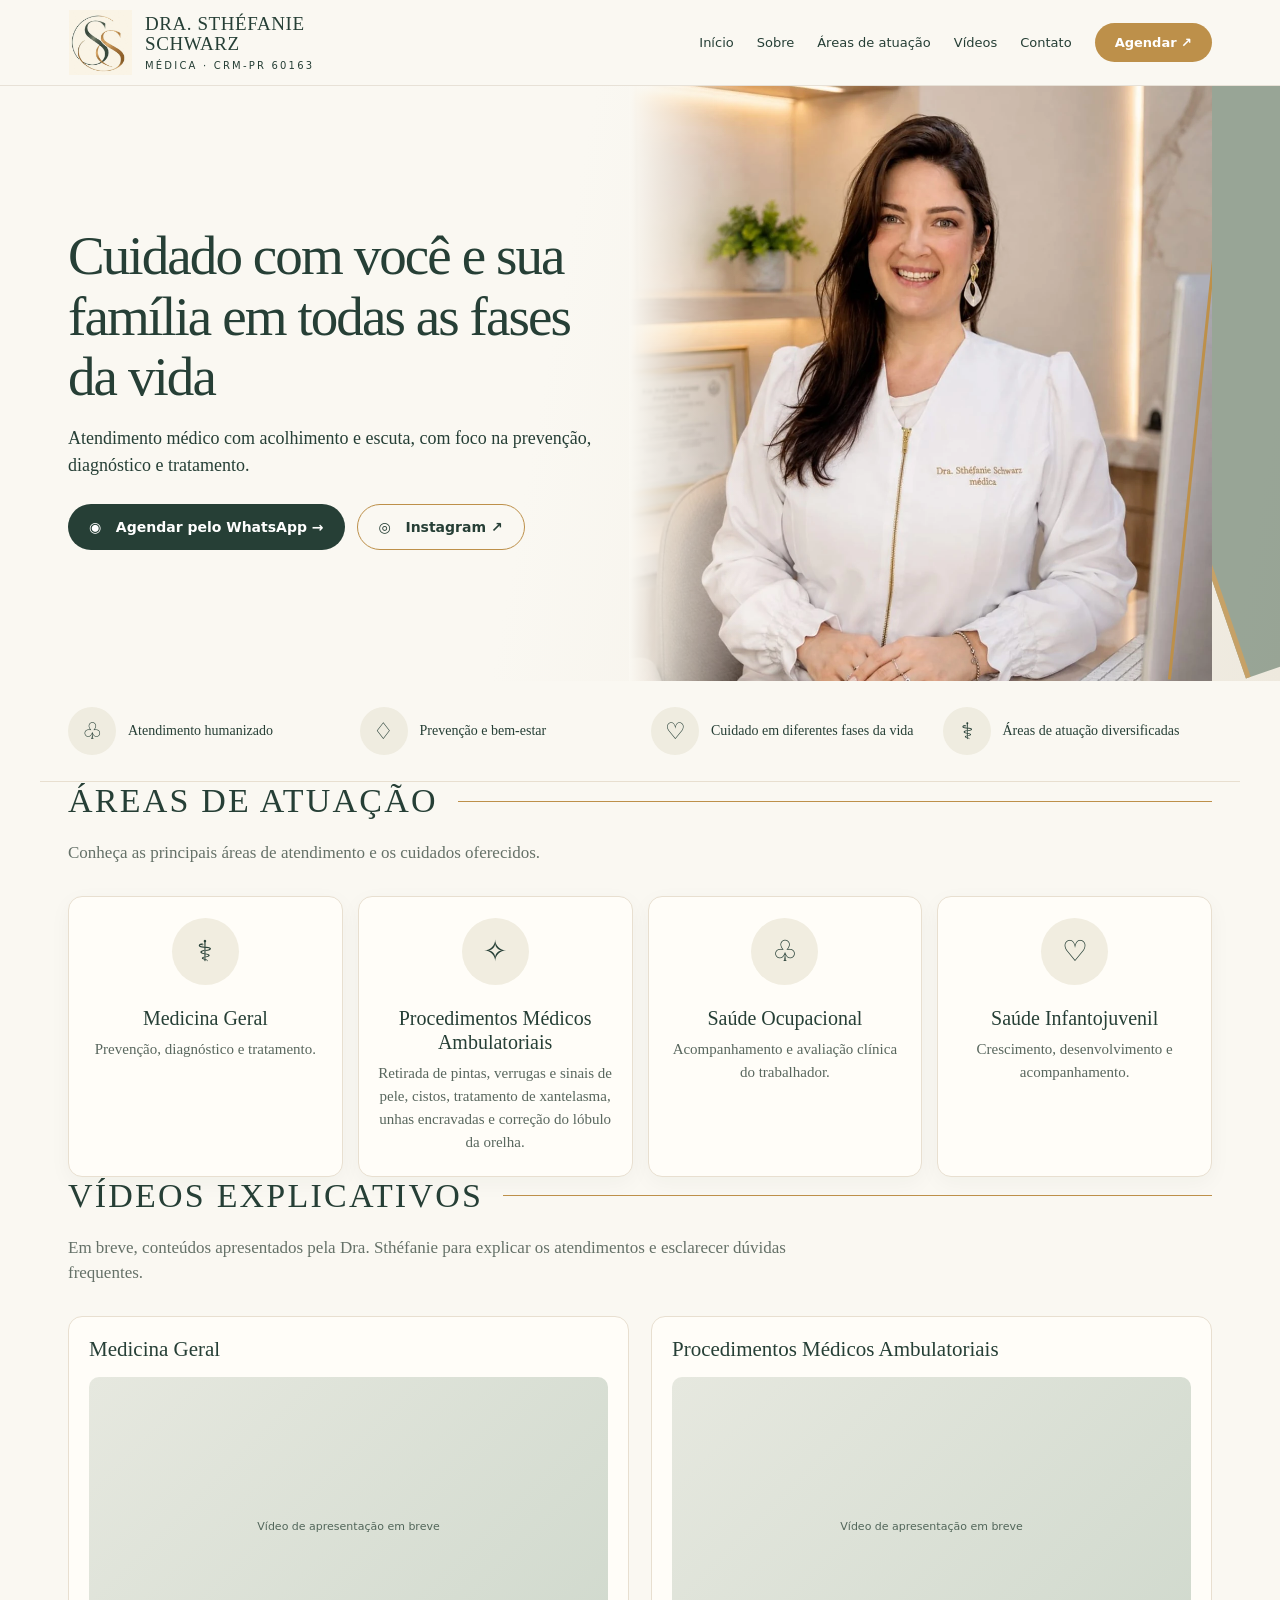
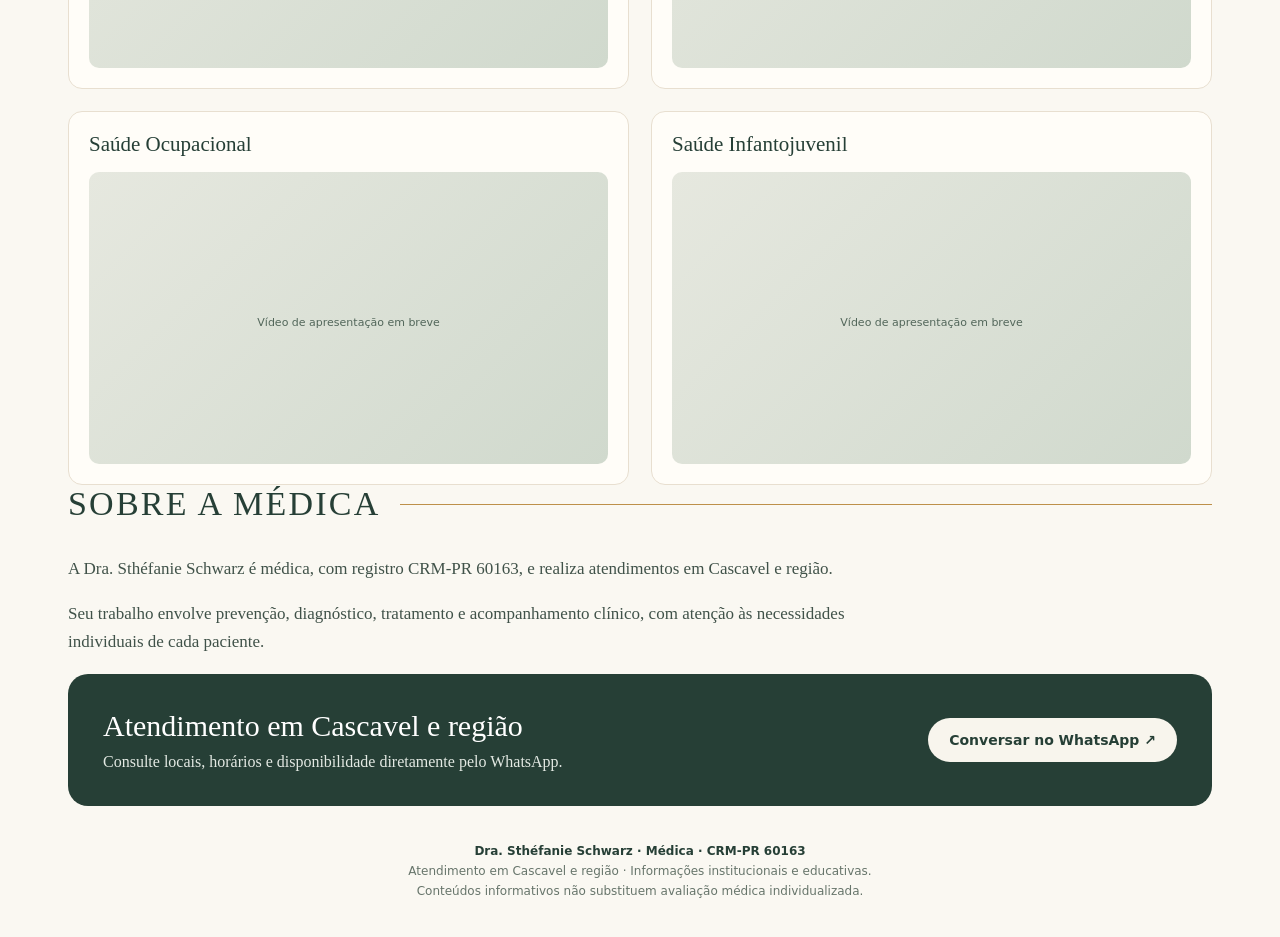
==== commit f64a7235: "Add files via upload" ====
--- a/e/DFBNHX1I/index.html
+++ b/e/DFBNHX1I/index.html
@@ -33,11 +33,24 @@
  footer{padding:28px 18px}
 }
 @media(max-width:380px){.identity strong{font-size:13px}.identity small{font-size:7px;letter-spacing:.12em}.identity img{width:43px;height:43px}.nav-cta{padding:9px 10px;font-size:11px}}
+
+/* V4: áreas objetivas e vídeos em seção independente */
+.area-card{justify-content:flex-start;gap:8px;min-height:190px}
+.area-card h3{min-height:0;margin:0}
+.area-card p{flex:0 0 auto;margin:0;font-size:15px;line-height:1.55}
+.video-cards{display:grid;grid-template-columns:repeat(2,minmax(0,1fr));gap:22px}
+.video-item{background:#fffdf8;border:1px solid var(--border);border-radius:14px;padding:20px;min-width:0}
+.video-item h3{font-size:21px;font-weight:normal;margin:0 0 15px}
+.video-item .video{min-height:0;aspect-ratio:16/9}
+.video-play{cursor:pointer;border:0;background:var(--forest);color:white;border-radius:28px;padding:12px 19px;font:600 14px system-ui,sans-serif}
+#atuacao,#videos,#sobre,#contato{scroll-margin-top:115px}
+@media(max-width:760px){.area-card{min-height:0;padding:24px 20px}.area-card h3{font-size:24px}.area-card p{font-size:16px}.video-cards{grid-template-columns:1fr;gap:16px}.video-item{padding:16px}.video-item h3{font-size:21px}}
 </style></head><body>
 <header><nav class="wrap"><a class="identity" href="#inicio"><img src="assets/monograma.webp" alt="Monograma SS"><span><strong>DRA. STHÉFANIE<br>SCHWARZ</strong><small>MÉDICA · CRM-PR 60163</small></span></a><div class="navlinks"><a href="#inicio">Início</a><a href="#sobre">Sobre</a><a href="#atuacao">Áreas de atuação</a><a href="#videos">Vídeos</a><a href="#contato">Contato</a><a class="nav-cta" data-wa href="https://wa.me/5545999994755" target="_blank" rel="noopener noreferrer">Agendar ↗</a></div></nav></header>
 <main><div class="hero" id="inicio"><div class="wrap hero-inner"><div class="hero-copy"><h1>Cuidado com você e sua família em todas as fases da vida</h1><p>Atendimento médico com acolhimento e escuta, com foco na prevenção, diagnóstico e tratamento.</p><div class="actions"><a class="btn btn-green" data-wa href="https://wa.me/5545999994755" target="_blank" rel="noopener noreferrer">◉ &nbsp; Agendar pelo WhatsApp →</a><a class="btn btn-outline" data-instagram href="https://www.instagram.com/dra.sthefanieschwarz/" target="_blank" rel="noopener noreferrer">◎ &nbsp; Instagram ↗</a></div></div><div class="hero-image"><img src="assets/sthefanie.webp" alt="Dra. Sthéfanie Schwarz em seu consultório" fetchpriority="high"></div></div></div>
 <div class="wrap benefits"><div class="benefit"><span class="ico">♧</span>Atendimento humanizado</div><div class="benefit"><span class="ico">♢</span>Prevenção e bem-estar</div><div class="benefit"><span class="ico">♡</span>Cuidado em diferentes fases da vida</div><div class="benefit"><span class="ico">⚕</span>Áreas de atuação diversificadas</div></div>
-<section class="wrap" id="atuacao"><div class="section-heading"><h2>Áreas de atuação</h2></div><p class="intro">Conheça os atendimentos e, quando disponíveis, assista aos vídeos explicativos sobre cada área.</p><div class="cards" id="videos"></div></section>
+<section class="wrap" id="atuacao"><div class="section-heading"><h2>Áreas de atuação</h2></div><p class="intro">Conheça as principais áreas de atendimento e os cuidados oferecidos.</p><div class="cards" id="atuacao-cards"></div></section>
+<section class="wrap" id="videos"><div class="section-heading"><h2>Vídeos explicativos</h2></div><p class="intro">Em breve, conteúdos apresentados pela Dra. Sthéfanie para explicar os atendimentos e esclarecer dúvidas frequentes.</p><div class="video-cards" id="video-cards"></div></section>
 <section class="wrap" id="sobre"><div class="section-heading"><h2>Sobre a médica</h2></div><div class="about-grid about-simple"><div><p>A Dra. Sthéfanie Schwarz é médica, com registro CRM-PR 60163, e realiza atendimentos em Cascavel e região.</p><p>Seu trabalho envolve prevenção, diagnóstico, tratamento e acompanhamento clínico, com atenção às necessidades individuais de cada paciente.</p></div></div></section>
 <section class="wrap" id="contato"><div class="contact"><div><h2>Atendimento em Cascavel e região</h2><p>Consulte locais, horários e disponibilidade diretamente pelo WhatsApp.</p></div><a class="btn" data-wa href="https://wa.me/5545999994755" target="_blank" rel="noopener noreferrer">Conversar no WhatsApp ↗</a></div></section></main>
 <footer><strong>Dra. Sthéfanie Schwarz · Médica · CRM-PR 60163</strong><br>Atendimento em Cascavel e região · Informações institucionais e educativas.<br>Conteúdos informativos não substituem avaliação médica individualizada.</footer>
@@ -45,6 +58,25 @@
 const defaults=[{titulo:'Medicina Geral',descricao:'Prevenção, diagnóstico e tratamento.',youtube:''},{titulo:'Procedimentos Médicos Ambulatoriais',descricao:'Retirada de pintas, verrugas e sinais de pele, cistos, tratamento de xantelasma, unhas encravadas e correção do lóbulo da orelha.',youtube:''},{titulo:'Saúde Ocupacional',descricao:'Acompanhamento e avaliação clínica do trabalhador.',youtube:''},{titulo:'Saúde Infantojuvenil',descricao:'Crescimento, desenvolvimento e acompanhamento.',youtube:''}];
 const symbols=['⚕','✧','♧','♡'];
 function getId(url){try{const u=new URL(url);if(u.hostname==='youtu.be')return u.pathname.split('/')[1];if(['youtube.com','www.youtube.com','m.youtube.com'].includes(u.hostname)){if(u.pathname==='/watch')return u.searchParams.get('v');if(u.pathname.startsWith('/shorts/')||u.pathname.startsWith('/embed/'))return u.pathname.split('/')[2]}}catch(e){}return null}
-function render(items){const target=document.getElementById('videos');target.replaceChildren();items.forEach((v,i)=>{const card=document.createElement('article');card.className='card';const icon=document.createElement('div');icon.className='card-icon';icon.textContent=symbols[i%symbols.length];const h=document.createElement('h3');h.textContent=v.titulo;const p=document.createElement('p');p.textContent=v.descricao;const vid=document.createElement('div');vid.className='video';const id=getId(v.youtube||'');const valid=id&&/^[A-Za-z0-9_-]{11}$/.test(id);if(valid){const play=document.createElement('span');play.className='play';play.textContent='▶';vid.append(play)}else{const msg=document.createElement('span');msg.className='video-label';msg.textContent='Vídeo de apresentação em breve';vid.append(msg)}const button=document.createElement('button');button.className='watch';button.textContent=valid?'▶ Assistir vídeo':'Vídeo em breve';button.disabled=!valid;if(valid)button.addEventListener('click',()=>{const iframe=document.createElement('iframe');iframe.src='https://www.youtube-nocookie.com/embed/'+id+'?autoplay=1';iframe.title='Apresentação: '+v.titulo;iframe.loading='lazy';iframe.allow='accelerometer; autoplay; clipboard-write; encrypted-media; gyroscope; picture-in-picture; web-share';iframe.allowFullscreen=true;vid.replaceChildren(iframe);button.textContent='Vídeo em reprodução';button.disabled=true});card.append(icon,h,p,vid,button);target.append(card)})}
+function render(items){
+ const areas=document.getElementById('atuacao-cards');
+ const videos=document.getElementById('video-cards');
+ areas.replaceChildren(); videos.replaceChildren();
+ items.forEach((v,i)=>{
+  const card=document.createElement('article');card.className='card area-card';
+  const icon=document.createElement('div');icon.className='card-icon';icon.textContent=symbols[i%symbols.length];
+  const h=document.createElement('h3');h.textContent=v.titulo;
+  const p=document.createElement('p');p.textContent=v.descricao;
+  card.append(icon,h,p);areas.append(card);
+  const item=document.createElement('article');item.className='video-item';
+  const title=document.createElement('h3');title.textContent=v.titulo;
+  const vid=document.createElement('div');vid.className='video';
+  const id=getId(v.youtube||'');const valid=id&&/^[A-Za-z0-9_-]{11}$/.test(id);
+  if(valid){const play=document.createElement('button');play.className='video-play';play.type='button';play.textContent='▶ Assistir apresentação';play.addEventListener('click',()=>{const iframe=document.createElement('iframe');iframe.src='https://www.youtube-nocookie.com/embed/'+id+'?autoplay=1';iframe.title='Apresentação: '+v.titulo;iframe.loading='lazy';iframe.allow='accelerometer; autoplay; clipboard-write; encrypted-media; gyroscope; picture-in-picture; web-share';iframe.allowFullscreen=true;vid.replaceChildren(iframe)});vid.append(play)}
+  else {const msg=document.createElement('span');msg.className='video-label';msg.textContent='Vídeo de apresentação em breve';vid.append(msg)}
+  item.append(title,vid);videos.append(item);
+ });
+}
+
 render(defaults);fetch('config.json').then(r=>{if(!r.ok)throw Error();return r.json()}).then(c=>{if(Array.isArray(c.videos))render(c.videos);if(c.whatsapp)document.querySelectorAll('[data-wa]').forEach(a=>a.href='https://wa.me/'+String(c.whatsapp).replace(/\D/g,''));if(c.instagram)document.querySelectorAll('[data-instagram]').forEach(a=>a.href=c.instagram)}).catch(()=>{});
 </script></body></html>
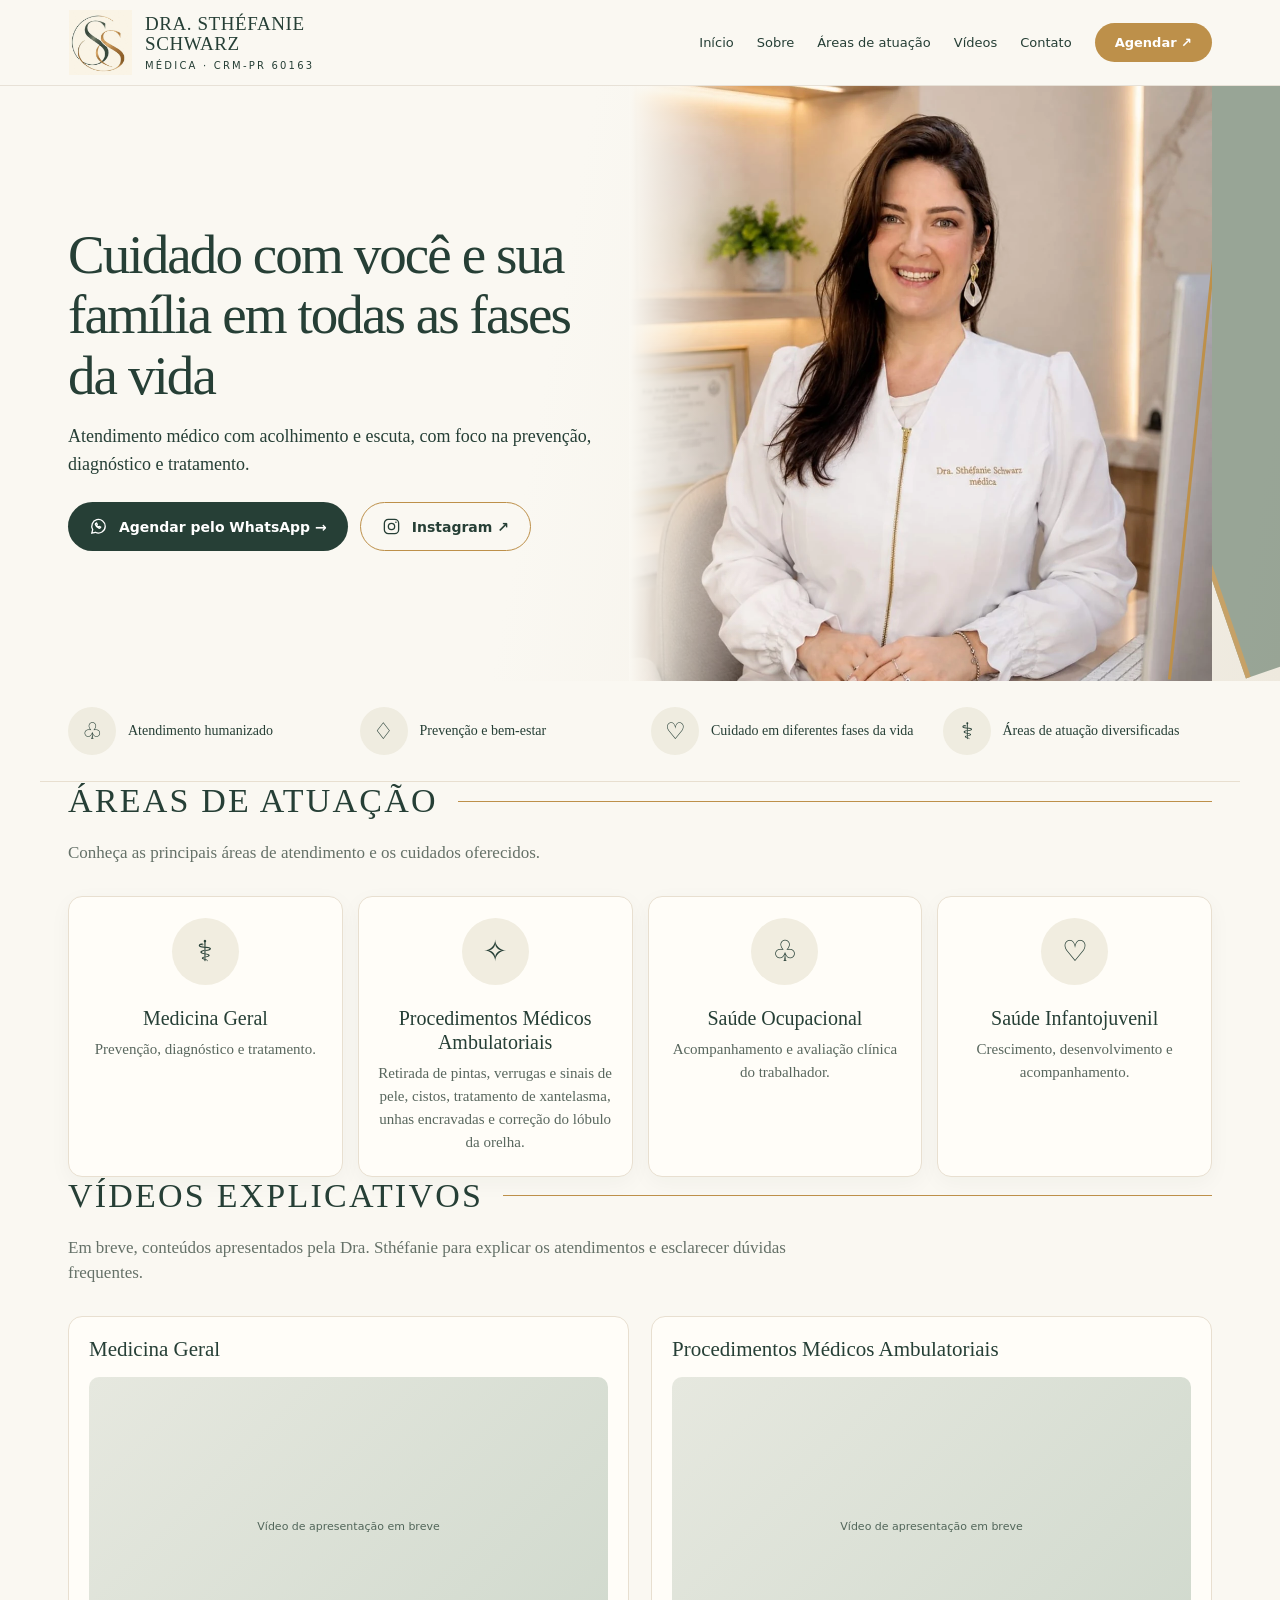
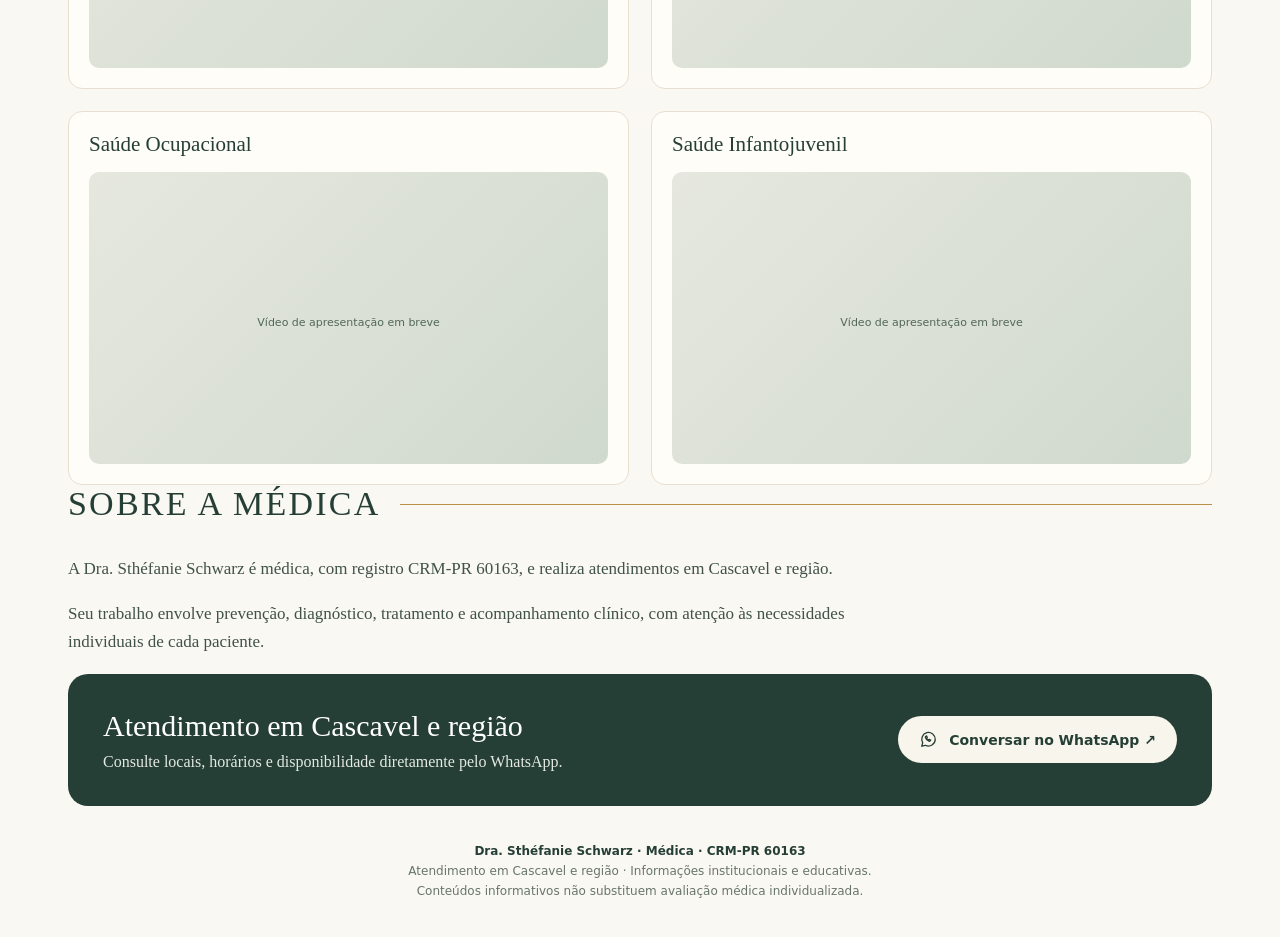
==== commit 4f894ab8: "Add files via upload" ====
--- a/e/DFBNHX1I/index.html
+++ b/e/DFBNHX1I/index.html
@@ -45,14 +45,36 @@
 .video-play{cursor:pointer;border:0;background:var(--forest);color:white;border-radius:28px;padding:12px 19px;font:600 14px system-ui,sans-serif}
 #atuacao,#videos,#sobre,#contato{scroll-margin-top:115px}
 @media(max-width:760px){.area-card{min-height:0;padding:24px 20px}.area-card h3{font-size:24px}.area-card p{font-size:16px}.video-cards{grid-template-columns:1fr;gap:16px}.video-item{padding:16px}.video-item h3{font-size:21px}}
+
+/* V5 — ícones sociais vetoriais e maior respiro no mobile */
+.social-icon{width:19px;height:19px;flex:0 0 19px;display:inline-block;fill:none;stroke:currentColor;stroke-width:1.65;stroke-linecap:round;stroke-linejoin:round;vertical-align:middle}
+.social-icon .ig-dot{fill:currentColor;stroke:none}
+.actions .btn,.contact .btn{gap:11px}
+@media(max-width:650px){
+ .hero-copy{padding-bottom:58px}
+ .actions{gap:17px;margin-top:30px}
+ .actions .btn{min-height:53px}
+ .benefits{padding-top:35px;padding-bottom:40px;row-gap:23px}
+ #atuacao{padding-top:66px;padding-bottom:68px}
+ #atuacao .section-heading{margin-bottom:31px}
+ #atuacao .intro{margin-bottom:35px;line-height:1.65}
+ #atuacao .cards{gap:27px}
+ #atuacao .area-card{padding:35px 22px 38px;gap:15px;border-radius:20px}
+ #atuacao .area-card .card-icon{margin-bottom:9px}
+ #atuacao .area-card h3{line-height:1.25}
+ #atuacao .area-card p{line-height:1.6}
+ #videos,#sobre,#contato{padding-top:65px;padding-bottom:65px}
+ .video-cards{gap:25px}
+ .contact{gap:27px}
+}
 </style></head><body>
 <header><nav class="wrap"><a class="identity" href="#inicio"><img src="assets/monograma.webp" alt="Monograma SS"><span><strong>DRA. STHÉFANIE<br>SCHWARZ</strong><small>MÉDICA · CRM-PR 60163</small></span></a><div class="navlinks"><a href="#inicio">Início</a><a href="#sobre">Sobre</a><a href="#atuacao">Áreas de atuação</a><a href="#videos">Vídeos</a><a href="#contato">Contato</a><a class="nav-cta" data-wa href="https://wa.me/5545999994755" target="_blank" rel="noopener noreferrer">Agendar ↗</a></div></nav></header>
-<main><div class="hero" id="inicio"><div class="wrap hero-inner"><div class="hero-copy"><h1>Cuidado com você e sua família em todas as fases da vida</h1><p>Atendimento médico com acolhimento e escuta, com foco na prevenção, diagnóstico e tratamento.</p><div class="actions"><a class="btn btn-green" data-wa href="https://wa.me/5545999994755" target="_blank" rel="noopener noreferrer">◉ &nbsp; Agendar pelo WhatsApp →</a><a class="btn btn-outline" data-instagram href="https://www.instagram.com/dra.sthefanieschwarz/" target="_blank" rel="noopener noreferrer">◎ &nbsp; Instagram ↗</a></div></div><div class="hero-image"><img src="assets/sthefanie.webp" alt="Dra. Sthéfanie Schwarz em seu consultório" fetchpriority="high"></div></div></div>
+<main><div class="hero" id="inicio"><div class="wrap hero-inner"><div class="hero-copy"><h1>Cuidado com você e sua família em todas as fases da vida</h1><p>Atendimento médico com acolhimento e escuta, com foco na prevenção, diagnóstico e tratamento.</p><div class="actions"><a class="btn btn-green" data-wa href="https://wa.me/5545999994755" target="_blank" rel="noopener noreferrer"><svg class="social-icon" viewBox="0 0 24 24" aria-hidden="true"><path d="M20.5 11.8a8.5 8.5 0 0 1-12.4 7.5L3.5 20.5l1.2-4.5A8.5 8.5 0 1 1 20.5 11.8Z"/><path d="M8.4 8.2c-.3.4-.5.9-.3 1.5.5 1.7 2.6 3.8 4.4 4.4.6.2 1.1 0 1.5-.3l.8-1.1-2-.9-.8.9c-1.1-.5-1.9-1.3-2.4-2.4l.9-.8-.9-2Z"/></svg><span>Agendar pelo WhatsApp →</span></a><a class="btn btn-outline" data-instagram href="https://www.instagram.com/dra.sthefanieschwarz/" target="_blank" rel="noopener noreferrer"><svg class="social-icon" viewBox="0 0 24 24" aria-hidden="true"><rect x="3" y="3" width="18" height="18" rx="5"/><circle cx="12" cy="12" r="4"/><circle class="ig-dot" cx="17.6" cy="6.6" r="1"/></svg><span>Instagram ↗</span></a></div></div><div class="hero-image"><img src="assets/sthefanie.webp" alt="Dra. Sthéfanie Schwarz em seu consultório" fetchpriority="high"></div></div></div>
 <div class="wrap benefits"><div class="benefit"><span class="ico">♧</span>Atendimento humanizado</div><div class="benefit"><span class="ico">♢</span>Prevenção e bem-estar</div><div class="benefit"><span class="ico">♡</span>Cuidado em diferentes fases da vida</div><div class="benefit"><span class="ico">⚕</span>Áreas de atuação diversificadas</div></div>
 <section class="wrap" id="atuacao"><div class="section-heading"><h2>Áreas de atuação</h2></div><p class="intro">Conheça as principais áreas de atendimento e os cuidados oferecidos.</p><div class="cards" id="atuacao-cards"></div></section>
 <section class="wrap" id="videos"><div class="section-heading"><h2>Vídeos explicativos</h2></div><p class="intro">Em breve, conteúdos apresentados pela Dra. Sthéfanie para explicar os atendimentos e esclarecer dúvidas frequentes.</p><div class="video-cards" id="video-cards"></div></section>
 <section class="wrap" id="sobre"><div class="section-heading"><h2>Sobre a médica</h2></div><div class="about-grid about-simple"><div><p>A Dra. Sthéfanie Schwarz é médica, com registro CRM-PR 60163, e realiza atendimentos em Cascavel e região.</p><p>Seu trabalho envolve prevenção, diagnóstico, tratamento e acompanhamento clínico, com atenção às necessidades individuais de cada paciente.</p></div></div></section>
-<section class="wrap" id="contato"><div class="contact"><div><h2>Atendimento em Cascavel e região</h2><p>Consulte locais, horários e disponibilidade diretamente pelo WhatsApp.</p></div><a class="btn" data-wa href="https://wa.me/5545999994755" target="_blank" rel="noopener noreferrer">Conversar no WhatsApp ↗</a></div></section></main>
+<section class="wrap" id="contato"><div class="contact"><div><h2>Atendimento em Cascavel e região</h2><p>Consulte locais, horários e disponibilidade diretamente pelo WhatsApp.</p></div><a class="btn" data-wa href="https://wa.me/5545999994755" target="_blank" rel="noopener noreferrer"><svg class="social-icon" viewBox="0 0 24 24" aria-hidden="true"><path d="M20.5 11.8a8.5 8.5 0 0 1-12.4 7.5L3.5 20.5l1.2-4.5A8.5 8.5 0 1 1 20.5 11.8Z"/><path d="M8.4 8.2c-.3.4-.5.9-.3 1.5.5 1.7 2.6 3.8 4.4 4.4.6.2 1.1 0 1.5-.3l.8-1.1-2-.9-.8.9c-1.1-.5-1.9-1.3-2.4-2.4l.9-.8-.9-2Z"/></svg><span>Conversar no WhatsApp ↗</span></a></div></section></main>
 <footer><strong>Dra. Sthéfanie Schwarz · Médica · CRM-PR 60163</strong><br>Atendimento em Cascavel e região · Informações institucionais e educativas.<br>Conteúdos informativos não substituem avaliação médica individualizada.</footer>
 <script>
 const defaults=[{titulo:'Medicina Geral',descricao:'Prevenção, diagnóstico e tratamento.',youtube:''},{titulo:'Procedimentos Médicos Ambulatoriais',descricao:'Retirada de pintas, verrugas e sinais de pele, cistos, tratamento de xantelasma, unhas encravadas e correção do lóbulo da orelha.',youtube:''},{titulo:'Saúde Ocupacional',descricao:'Acompanhamento e avaliação clínica do trabalhador.',youtube:''},{titulo:'Saúde Infantojuvenil',descricao:'Crescimento, desenvolvimento e acompanhamento.',youtube:''}];
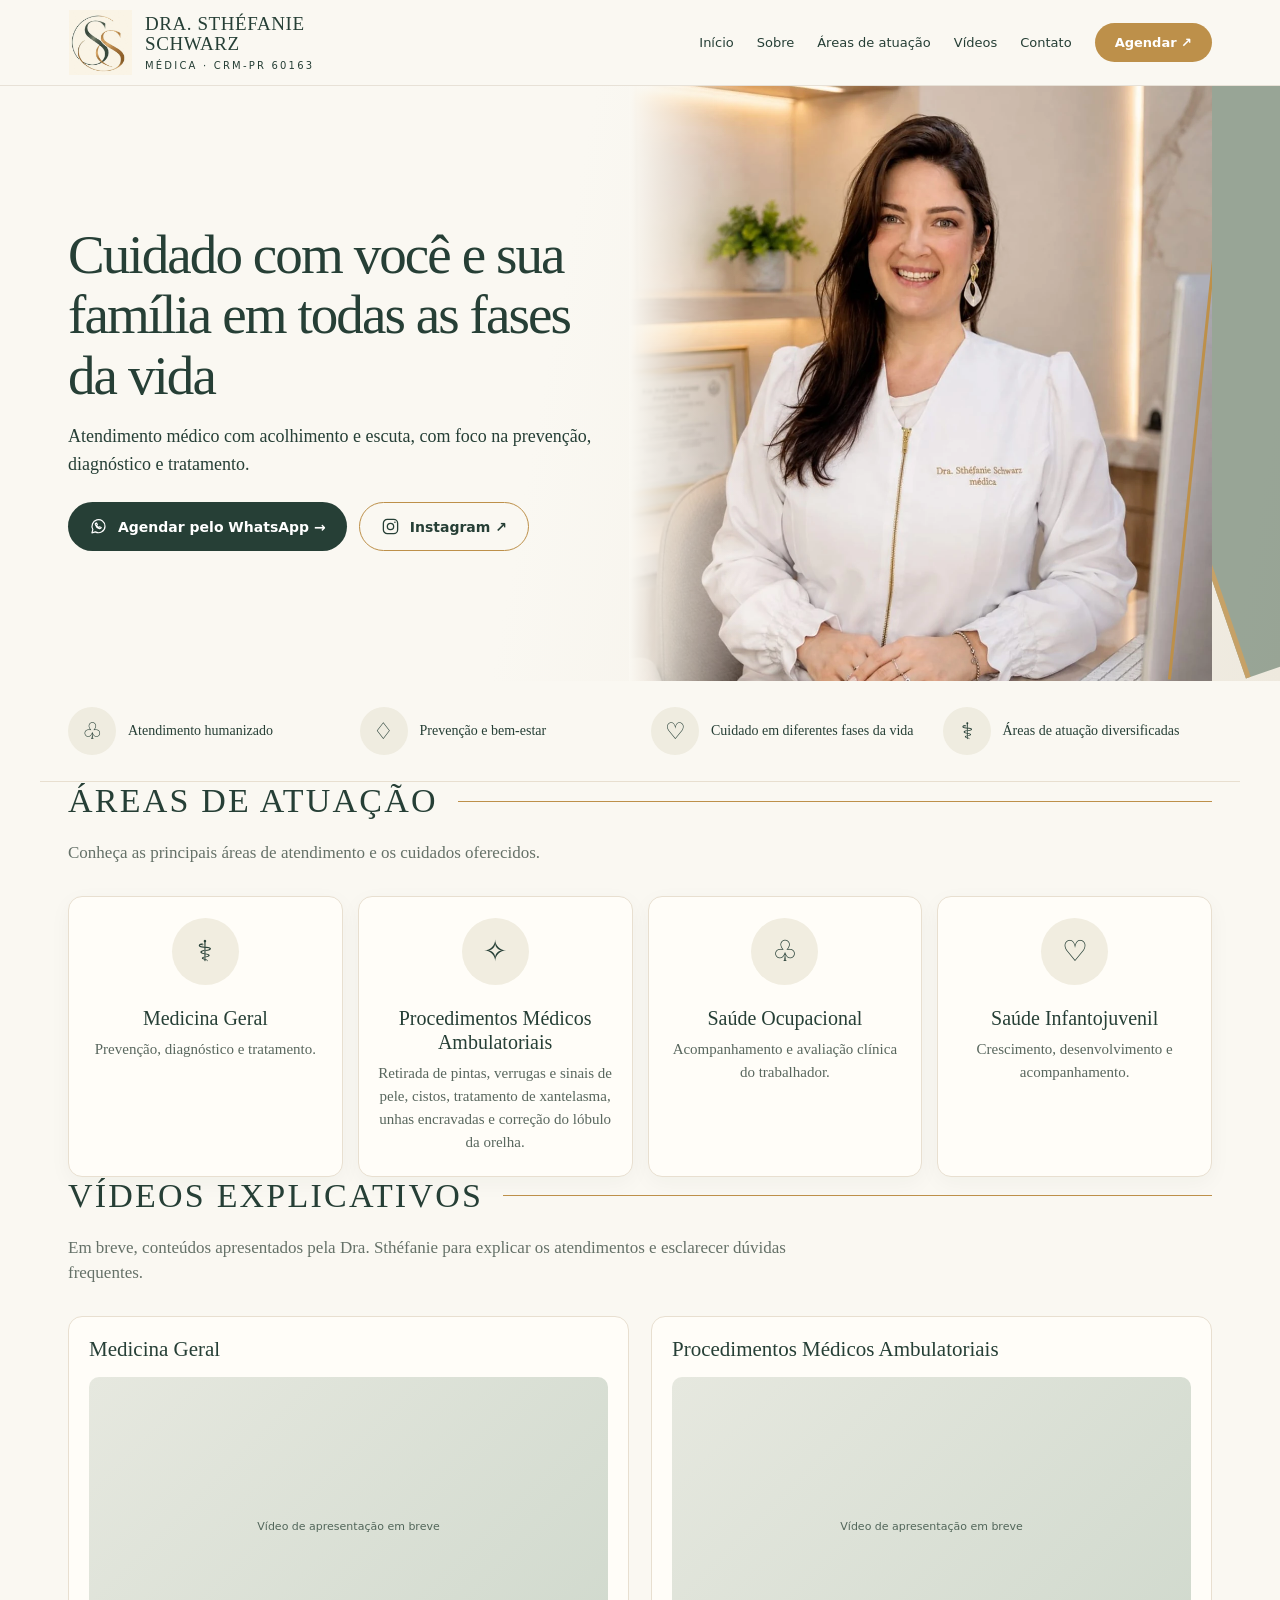
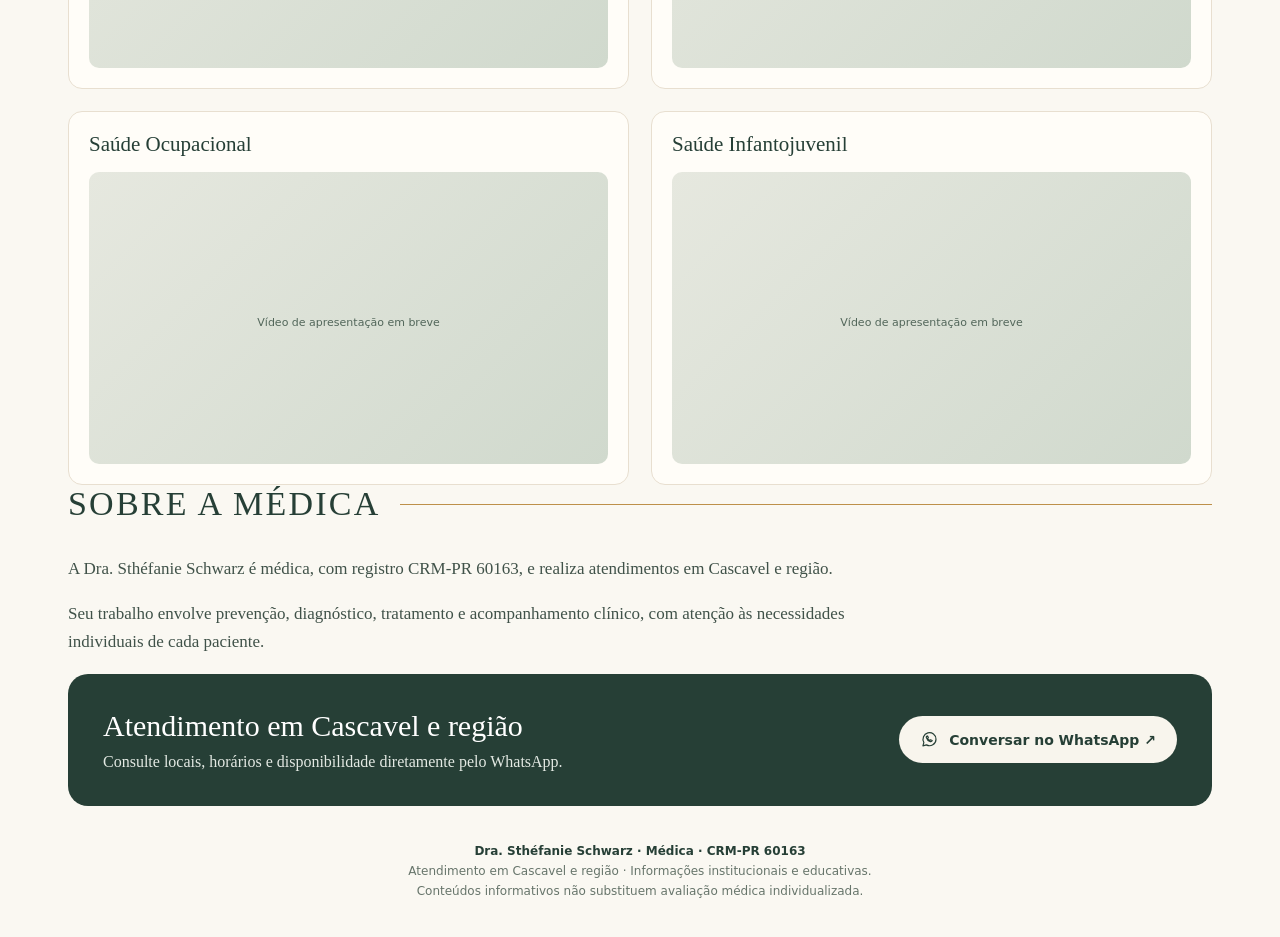
==== commit 3b531864: "Add files via upload" ====
--- a/e/DFBNHX1I/index.html
+++ b/e/DFBNHX1I/index.html
@@ -67,14 +67,20 @@
  .video-cards{gap:25px}
  .contact{gap:27px}
 }
+/* V6: impede que regras globais estiquem os ícones sociais no celular */
+.actions .btn svg.social-icon,.contact .btn svg.social-icon{width:19px!important;height:19px!important;min-width:19px!important;max-width:19px!important;min-height:19px!important;max-height:19px!important;flex:0 0 19px!important;position:static!important;transform:none!important;display:inline-block!important;vertical-align:middle!important}
+.actions .btn,.contact .btn{display:inline-flex;align-items:center;justify-content:center;gap:10px;max-width:100%;min-width:0}
+.actions .btn span,.contact .btn span{min-width:0;white-space:normal}
+@media(max-width:650px){.actions .btn{width:100%;padding:14px 18px}.actions .btn svg.social-icon,.contact .btn svg.social-icon{width:18px!important;height:18px!important;min-width:18px!important;max-width:18px!important;min-height:18px!important;max-height:18px!important;flex-basis:18px!important}}
+.wa-icon{width:18px!important;height:18px!important;flex:0 0 18px!important;stroke-width:1.5!important;overflow:visible}
 </style></head><body>
 <header><nav class="wrap"><a class="identity" href="#inicio"><img src="assets/monograma.webp" alt="Monograma SS"><span><strong>DRA. STHÉFANIE<br>SCHWARZ</strong><small>MÉDICA · CRM-PR 60163</small></span></a><div class="navlinks"><a href="#inicio">Início</a><a href="#sobre">Sobre</a><a href="#atuacao">Áreas de atuação</a><a href="#videos">Vídeos</a><a href="#contato">Contato</a><a class="nav-cta" data-wa href="https://wa.me/5545999994755" target="_blank" rel="noopener noreferrer">Agendar ↗</a></div></nav></header>
-<main><div class="hero" id="inicio"><div class="wrap hero-inner"><div class="hero-copy"><h1>Cuidado com você e sua família em todas as fases da vida</h1><p>Atendimento médico com acolhimento e escuta, com foco na prevenção, diagnóstico e tratamento.</p><div class="actions"><a class="btn btn-green" data-wa href="https://wa.me/5545999994755" target="_blank" rel="noopener noreferrer"><svg class="social-icon" viewBox="0 0 24 24" aria-hidden="true"><path d="M20.5 11.8a8.5 8.5 0 0 1-12.4 7.5L3.5 20.5l1.2-4.5A8.5 8.5 0 1 1 20.5 11.8Z"/><path d="M8.4 8.2c-.3.4-.5.9-.3 1.5.5 1.7 2.6 3.8 4.4 4.4.6.2 1.1 0 1.5-.3l.8-1.1-2-.9-.8.9c-1.1-.5-1.9-1.3-2.4-2.4l.9-.8-.9-2Z"/></svg><span>Agendar pelo WhatsApp →</span></a><a class="btn btn-outline" data-instagram href="https://www.instagram.com/dra.sthefanieschwarz/" target="_blank" rel="noopener noreferrer"><svg class="social-icon" viewBox="0 0 24 24" aria-hidden="true"><rect x="3" y="3" width="18" height="18" rx="5"/><circle cx="12" cy="12" r="4"/><circle class="ig-dot" cx="17.6" cy="6.6" r="1"/></svg><span>Instagram ↗</span></a></div></div><div class="hero-image"><img src="assets/sthefanie.webp" alt="Dra. Sthéfanie Schwarz em seu consultório" fetchpriority="high"></div></div></div>
+<main><div class="hero" id="inicio"><div class="wrap hero-inner"><div class="hero-copy"><h1>Cuidado com você e sua família em todas as fases da vida</h1><p>Atendimento médico com acolhimento e escuta, com foco na prevenção, diagnóstico e tratamento.</p><div class="actions"><a class="btn btn-green" data-wa href="https://wa.me/5545999994755" target="_blank" rel="noopener noreferrer"><svg class="social-icon wa-icon" viewBox="0 0 24 24" aria-hidden="true"><path d="M20.2 11.6a8.2 8.2 0 0 1-12.1 7.2L3.7 20l1.2-4.3a8.2 8.2 0 1 1 15.3-4.1Z"/><path d="M8.3 8.1c-.4.4-.5.9-.3 1.5.6 2.1 3 4.5 5.1 5.1.6.2 1.1.1 1.5-.3l.8-1.1-2.2-1-.9 1c-1.2-.6-2.1-1.5-2.7-2.7l1-.9-1-2.2-1.3.6Z"/></svg><span>Agendar pelo WhatsApp →</span></a><a class="btn btn-outline" data-instagram href="https://www.instagram.com/dra.sthefanieschwarz/" target="_blank" rel="noopener noreferrer"><svg class="social-icon" viewBox="0 0 24 24" aria-hidden="true"><rect x="3" y="3" width="18" height="18" rx="5"/><circle cx="12" cy="12" r="4"/><circle class="ig-dot" cx="17.6" cy="6.6" r="1"/></svg><span>Instagram ↗</span></a></div></div><div class="hero-image"><img src="assets/sthefanie.webp" alt="Dra. Sthéfanie Schwarz em seu consultório" fetchpriority="high"></div></div></div>
 <div class="wrap benefits"><div class="benefit"><span class="ico">♧</span>Atendimento humanizado</div><div class="benefit"><span class="ico">♢</span>Prevenção e bem-estar</div><div class="benefit"><span class="ico">♡</span>Cuidado em diferentes fases da vida</div><div class="benefit"><span class="ico">⚕</span>Áreas de atuação diversificadas</div></div>
 <section class="wrap" id="atuacao"><div class="section-heading"><h2>Áreas de atuação</h2></div><p class="intro">Conheça as principais áreas de atendimento e os cuidados oferecidos.</p><div class="cards" id="atuacao-cards"></div></section>
 <section class="wrap" id="videos"><div class="section-heading"><h2>Vídeos explicativos</h2></div><p class="intro">Em breve, conteúdos apresentados pela Dra. Sthéfanie para explicar os atendimentos e esclarecer dúvidas frequentes.</p><div class="video-cards" id="video-cards"></div></section>
 <section class="wrap" id="sobre"><div class="section-heading"><h2>Sobre a médica</h2></div><div class="about-grid about-simple"><div><p>A Dra. Sthéfanie Schwarz é médica, com registro CRM-PR 60163, e realiza atendimentos em Cascavel e região.</p><p>Seu trabalho envolve prevenção, diagnóstico, tratamento e acompanhamento clínico, com atenção às necessidades individuais de cada paciente.</p></div></div></section>
-<section class="wrap" id="contato"><div class="contact"><div><h2>Atendimento em Cascavel e região</h2><p>Consulte locais, horários e disponibilidade diretamente pelo WhatsApp.</p></div><a class="btn" data-wa href="https://wa.me/5545999994755" target="_blank" rel="noopener noreferrer"><svg class="social-icon" viewBox="0 0 24 24" aria-hidden="true"><path d="M20.5 11.8a8.5 8.5 0 0 1-12.4 7.5L3.5 20.5l1.2-4.5A8.5 8.5 0 1 1 20.5 11.8Z"/><path d="M8.4 8.2c-.3.4-.5.9-.3 1.5.5 1.7 2.6 3.8 4.4 4.4.6.2 1.1 0 1.5-.3l.8-1.1-2-.9-.8.9c-1.1-.5-1.9-1.3-2.4-2.4l.9-.8-.9-2Z"/></svg><span>Conversar no WhatsApp ↗</span></a></div></section></main>
+<section class="wrap" id="contato"><div class="contact"><div><h2>Atendimento em Cascavel e região</h2><p>Consulte locais, horários e disponibilidade diretamente pelo WhatsApp.</p></div><a class="btn" data-wa href="https://wa.me/5545999994755" target="_blank" rel="noopener noreferrer"><svg class="social-icon wa-icon" viewBox="0 0 24 24" aria-hidden="true"><path d="M20.2 11.6a8.2 8.2 0 0 1-12.1 7.2L3.7 20l1.2-4.3a8.2 8.2 0 1 1 15.3-4.1Z"/><path d="M8.3 8.1c-.4.4-.5.9-.3 1.5.6 2.1 3 4.5 5.1 5.1.6.2 1.1.1 1.5-.3l.8-1.1-2.2-1-.9 1c-1.2-.6-2.1-1.5-2.7-2.7l1-.9-1-2.2-1.3.6Z"/></svg><span>Conversar no WhatsApp ↗</span></a></div></section></main>
 <footer><strong>Dra. Sthéfanie Schwarz · Médica · CRM-PR 60163</strong><br>Atendimento em Cascavel e região · Informações institucionais e educativas.<br>Conteúdos informativos não substituem avaliação médica individualizada.</footer>
 <script>
 const defaults=[{titulo:'Medicina Geral',descricao:'Prevenção, diagnóstico e tratamento.',youtube:''},{titulo:'Procedimentos Médicos Ambulatoriais',descricao:'Retirada de pintas, verrugas e sinais de pele, cistos, tratamento de xantelasma, unhas encravadas e correção do lóbulo da orelha.',youtube:''},{titulo:'Saúde Ocupacional',descricao:'Acompanhamento e avaliação clínica do trabalhador.',youtube:''},{titulo:'Saúde Infantojuvenil',descricao:'Crescimento, desenvolvimento e acompanhamento.',youtube:''}];
